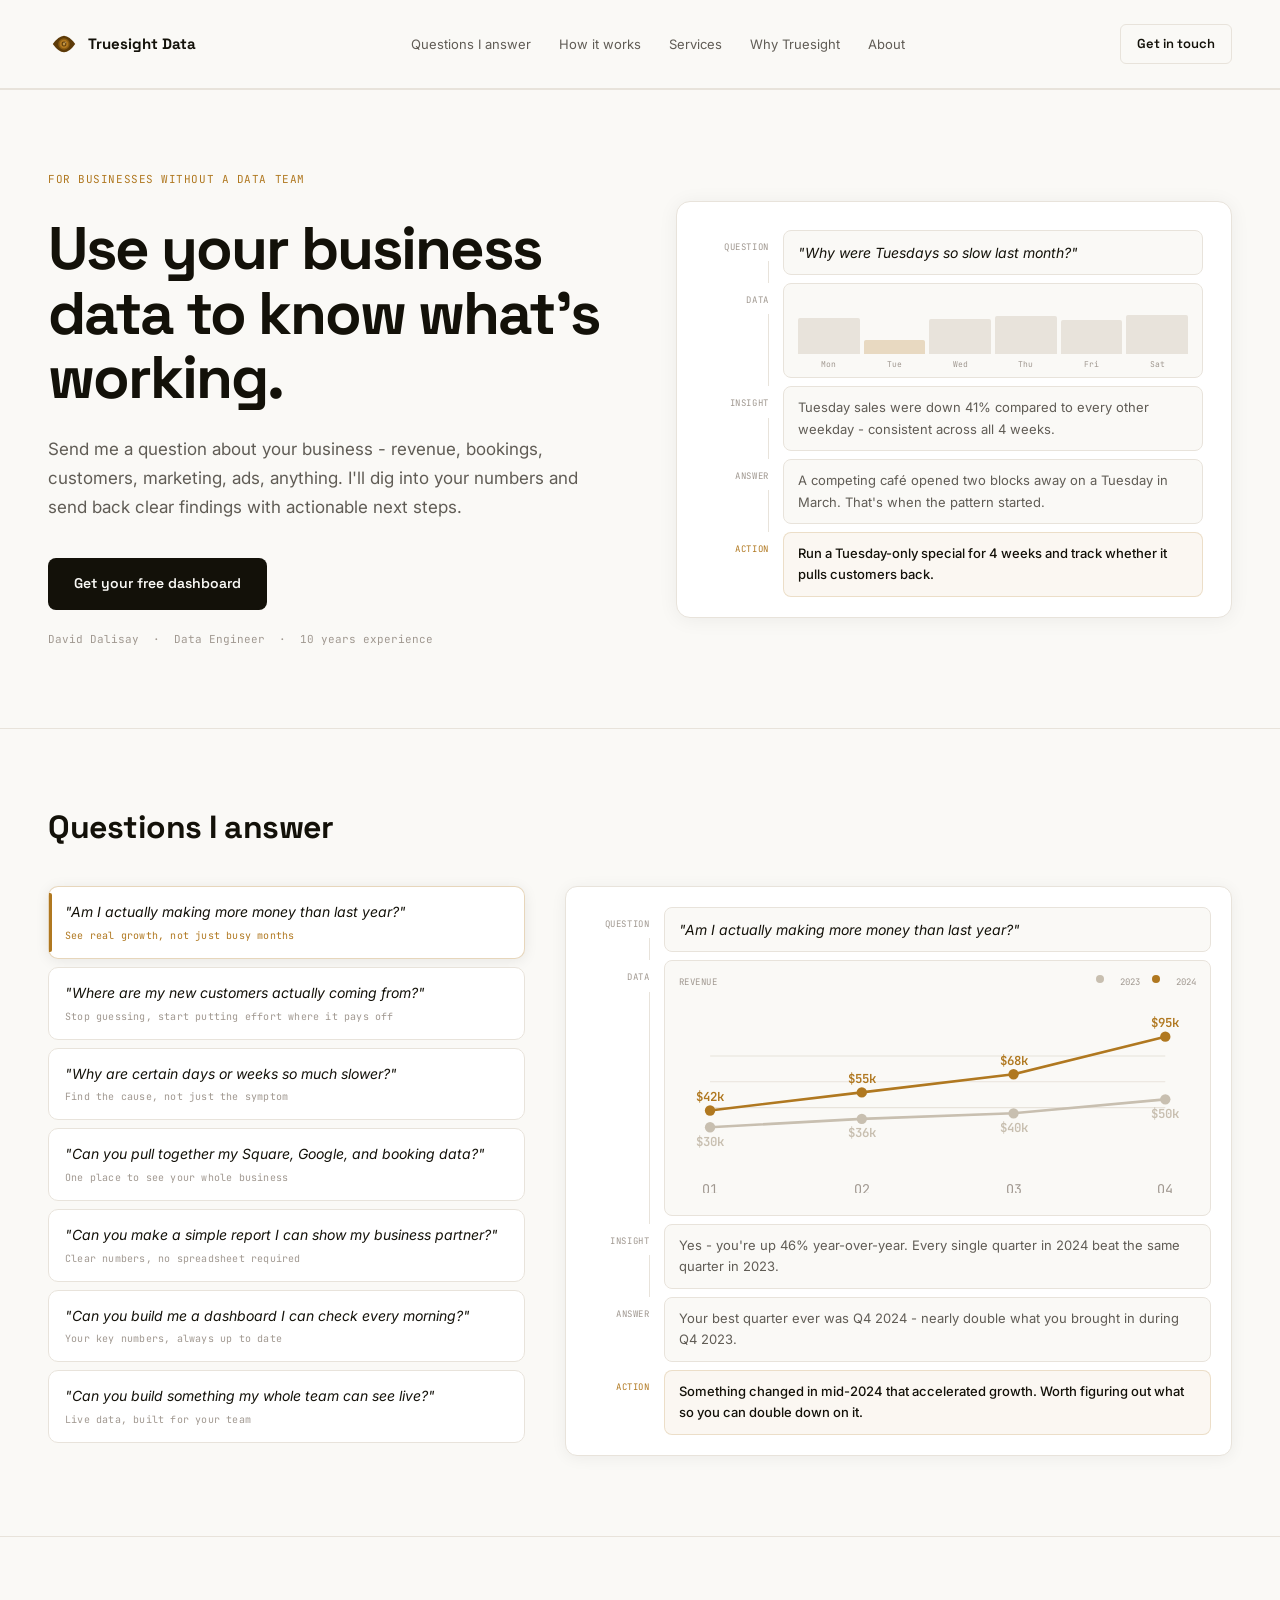
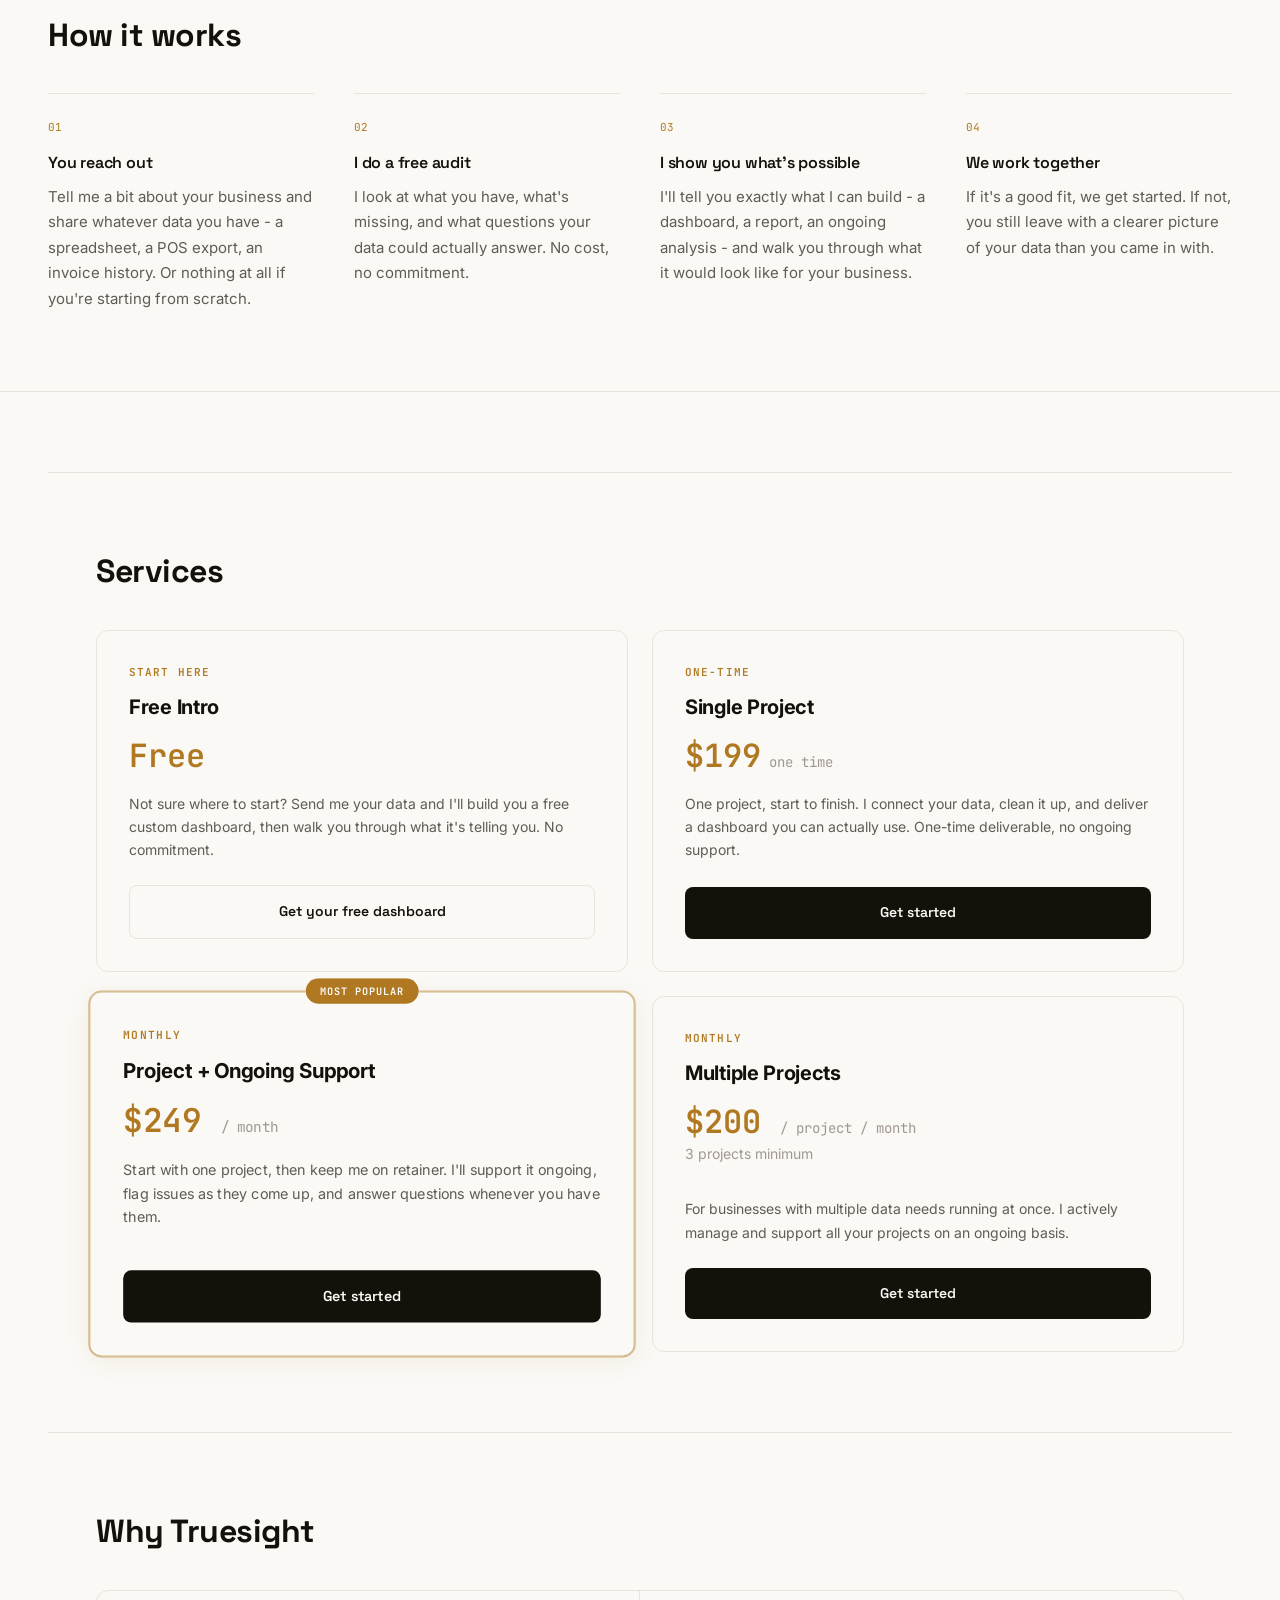
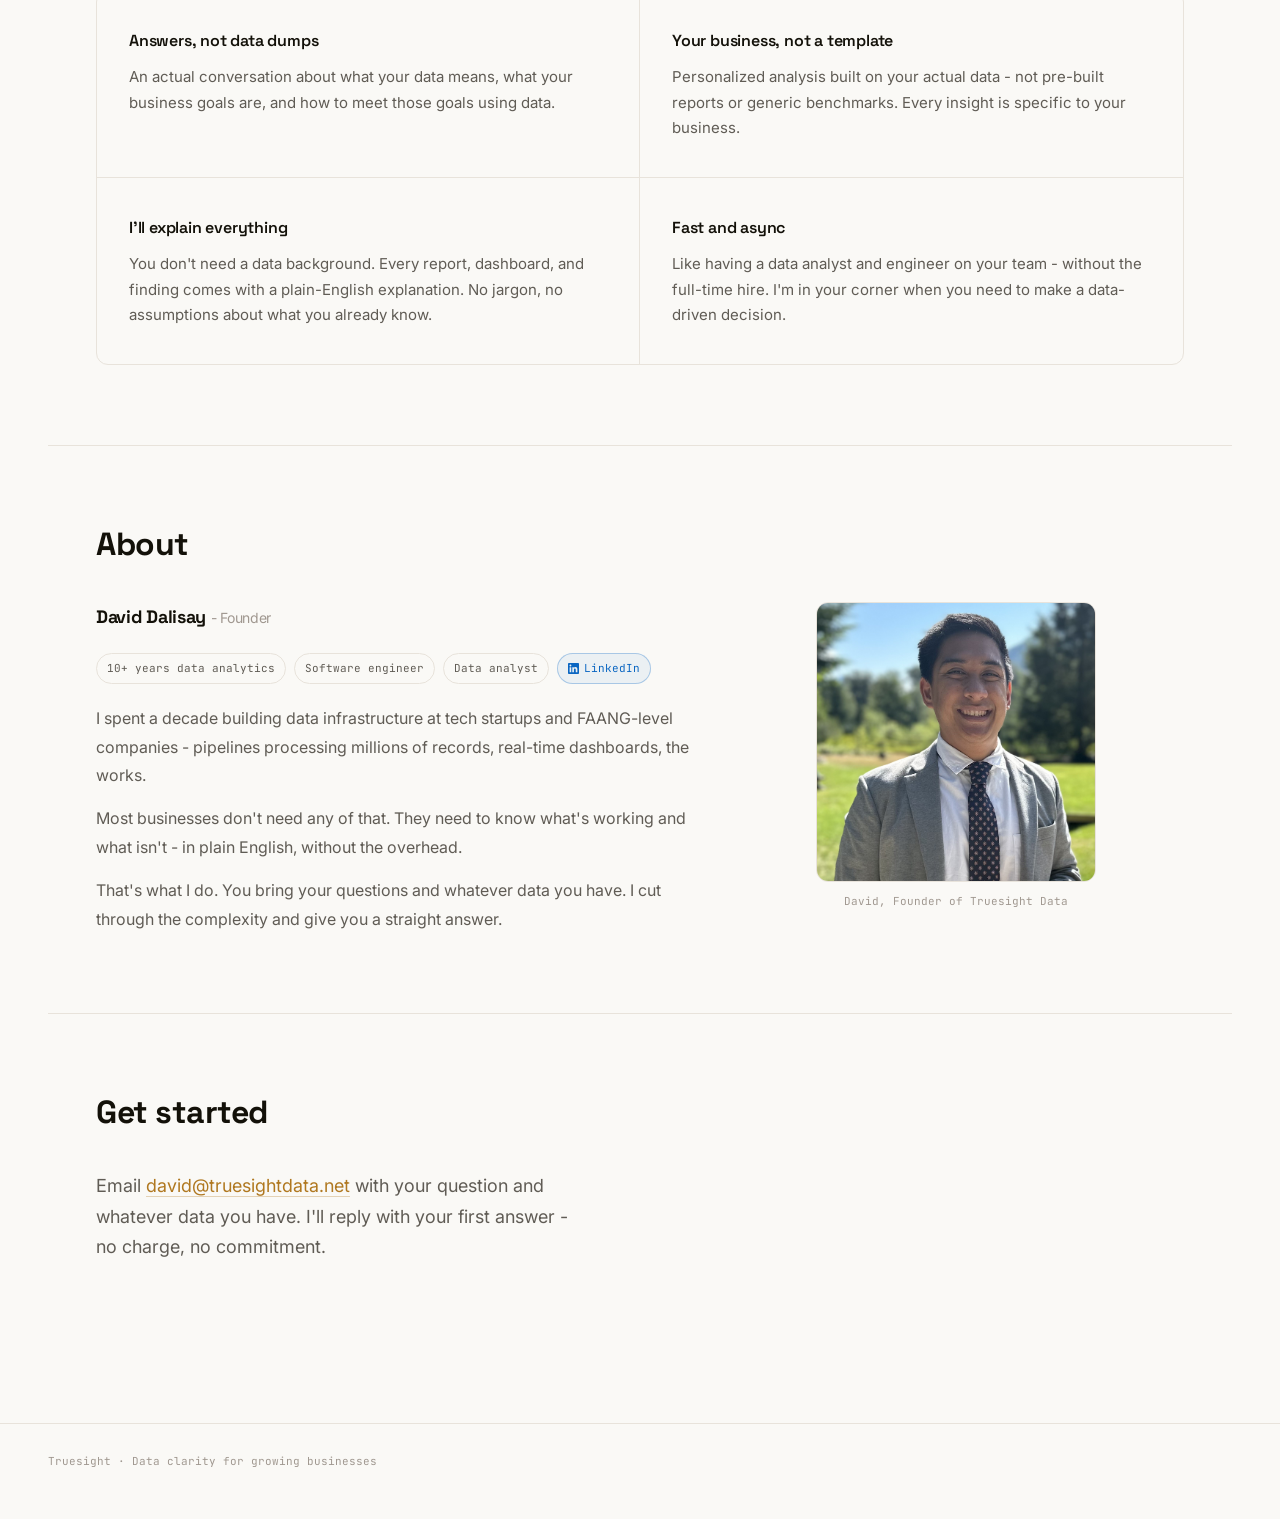
==== index.html @ 2ab3178a "stuff" ====
<!DOCTYPE html>
<html lang="en">
<head>
  <meta charset="UTF-8" />
  <meta name="viewport" content="width=device-width, initial-scale=1.0" />
  <title>Truesight - Data clarity for growing businesses</title>
  <link rel="icon" type="image/svg+xml" href="truesight_icon_mark.svg" />
  <link rel="preconnect" href="https://fonts.googleapis.com" />
  <link rel="preconnect" href="https://fonts.gstatic.com" crossorigin />
  <link href="https://fonts.googleapis.com/css2?family=Inter:wght@400;500&family=Space+Grotesk:wght@600;700&family=JetBrains+Mono:wght@400&display=swap" rel="stylesheet" />
  <link rel="stylesheet" href="styles.css" />
</head>
<body>

  <header class="nav">
    <a href="/" class="logo">
      <img src="truesight_icon_mark.svg" alt="" class="logo__mark" width="32" height="32">
      Truesight Data
    </a>
    <nav class="nav__links">
      <a href="#demo">Questions I answer</a>
      <a href="#how">How it works</a>
      <a href="#services">Services</a>
      <a href="#why">Why Truesight</a>
      <a href="#about">About</a>
    </nav>
    <a href="mailto:david@truesightdata.net" class="nav__cta">Get in touch</a>
  </header>

  <main>

    <!-- HERO -->
    <section class="section" id="hero">
      <div class="hero__text">
        <p class="kicker">For businesses without a data team</p>
        <h1>Use your business data to know what's working.</h1>
        <p class="sub">Send me a question about your business - revenue, bookings, customers, marketing, ads, anything. I'll dig into your numbers and send back clear findings with actionable next steps.</p>
        <a href="mailto:david@truesightdata.net" class="btn">Get your free dashboard</a>
        <p class="byline">David Dalisay &nbsp;·&nbsp; Data Engineer &nbsp;·&nbsp; 10 years experience</p>
      </div>
      <div class="hero__visual">
        <div class="pipeline-card">
          <div class="pipeline">

            <div class="pipe-step" style="--i:0">
              <div class="pipe-node">
                <span class="pipe-label">Question</span>
                <div class="pipe-line"></div>
              </div>
              <div class="pipe-body">
                <p class="pipe-q">"Why were Tuesdays so slow last month?"</p>
              </div>
            </div>

            <div class="pipe-step" style="--i:1">
              <div class="pipe-node">
                <span class="pipe-label">Data</span>
                <div class="pipe-line"></div>
              </div>
              <div class="pipe-body pipe-body--chart">
                <div class="pipe-bars">
                  <div class="pipe-bar" style="height:82%"></div>
                  <div class="pipe-bar pipe-bar--lo" style="height:31%"></div>
                  <div class="pipe-bar" style="height:79%"></div>
                  <div class="pipe-bar" style="height:85%"></div>
                  <div class="pipe-bar" style="height:76%"></div>
                  <div class="pipe-bar" style="height:88%"></div>
                </div>
                <div class="pipe-bar-labels">
                  <span>Mon</span><span>Tue</span><span>Wed</span><span>Thu</span><span>Fri</span><span>Sat</span>
                </div>
              </div>
            </div>

            <div class="pipe-step" style="--i:2">
              <div class="pipe-node">
                <span class="pipe-label">Insight</span>
                <div class="pipe-line"></div>
              </div>
              <div class="pipe-body">
                <p>Tuesday sales were down 41% compared to every other weekday - consistent across all 4 weeks.</p>
              </div>
            </div>

            <div class="pipe-step" style="--i:3">
              <div class="pipe-node">
                <span class="pipe-label">Answer</span>
                <div class="pipe-line"></div>
              </div>
              <div class="pipe-body">
                <p>A competing café opened two blocks away on a Tuesday in March. That's when the pattern started.</p>
              </div>
            </div>

            <div class="pipe-step pipe-step--action" style="--i:4">
              <div class="pipe-node">
                <span class="pipe-label">Action</span>
              </div>
              <div class="pipe-body pipe-body--action">
                <p>Run a Tuesday-only special for 4 weeks and track whether it pulls customers back.</p>
              </div>
            </div>

          </div>
        </div>
      </div>
    </section>

    <!-- INTERACTIVE DEMO -->
    <section class="section" id="demo">
      <h2>Questions I answer</h2>
      <div class="qa">
        <ul class="qa__list">
          <li class="qa__item active" data-idx="0">
            <div>
              <p class="qa__q">"Am I actually making more money than last year?"</p>
              <p class="qa__hint">See real growth, not just busy months</p>
            </div>
          </li>
          <li class="qa__item" data-idx="1">
            <div>
              <p class="qa__q">"Where are my new customers actually coming from?"</p>
              <p class="qa__hint">Stop guessing, start putting effort where it pays off</p>
            </div>
          </li>
          <li class="qa__item" data-idx="2">
            <div>
              <p class="qa__q">"Why are certain days or weeks so much slower?"</p>
              <p class="qa__hint">Find the cause, not just the symptom</p>
            </div>
          </li>
          <li class="qa__item" data-idx="3">
            <div>
              <p class="qa__q">"Can you pull together my Square, Google, and booking data?"</p>
              <p class="qa__hint">One place to see your whole business</p>
            </div>
          </li>
          <li class="qa__item" data-idx="4">
            <div>
              <p class="qa__q">"Can you make a simple report I can show my business partner?"</p>
              <p class="qa__hint">Clear numbers, no spreadsheet required</p>
            </div>
          </li>
          <li class="qa__item" data-idx="5">
            <div>
              <p class="qa__q">"Can you build me a dashboard I can check every morning?"</p>
              <p class="qa__hint">Your key numbers, always up to date</p>
            </div>
          </li>
          <li class="qa__item" data-idx="6">
            <div>
              <p class="qa__q">"Can you build something my whole team can see live?"</p>
              <p class="qa__hint">Live data, built for your team</p>
            </div>
          </li>
        </ul>
        <div class="qa__panel">
          <div class="pipeline pipeline--panel">

            <div class="pipe-step" data-stage="question" style="--i:0">
              <div class="pipe-node">
                <span class="pipe-label">Question</span>
                <div class="pipe-line"></div>
              </div>
              <div class="pipe-body">
                <p class="pipe-q qa__p-question"></p>
              </div>
            </div>

            <div class="pipe-step" data-stage="data" style="--i:1">
              <div class="pipe-node">
                <span class="pipe-label">Data</span>
                <div class="pipe-line"></div>
              </div>
              <div class="pipe-body pipe-body--chart qa__data-chart">
                <div class="qa__bars pipe-bars"></div>
                <div class="qa__labels pipe-bar-labels"></div>
              </div>
              <div class="pipe-body qa__data-text" style="display:none"></div>
            </div>

            <div class="pipe-step" data-stage="insight" style="--i:2">
              <div class="pipe-node">
                <span class="pipe-label">Insight</span>
                <div class="pipe-line"></div>
              </div>
              <div class="pipe-body">
                <p class="qa__p-insight"></p>
              </div>
            </div>

            <div class="pipe-step" data-stage="answer" style="--i:3">
              <div class="pipe-node">
                <span class="pipe-label">Answer</span>
                <div class="pipe-line"></div>
              </div>
              <div class="pipe-body">
                <p class="qa__p-answer"></p>
              </div>
            </div>

            <div class="pipe-step pipe-step--action" data-stage="action" style="--i:4">
              <div class="pipe-node">
                <span class="pipe-label">Action</span>
              </div>
              <div class="pipe-body pipe-body--action">
                <p class="qa__p-action"></p>
              </div>
            </div>

          </div>
        </div>
      </div>
    </section>

    <!-- HOW IT WORKS -->
    <section class="section" id="how">
      <h2>How it works</h2>
      <ol class="steps">
        <li>
          <span class="n">01</span>
          <strong>You reach out</strong>
          <p>Tell me a bit about your business and share whatever data you have - a spreadsheet, a POS export, an invoice history. Or nothing at all if you're starting from scratch.</p>
        </li>
        <li>
          <span class="n">02</span>
          <strong>I do a free audit</strong>
          <p>I look at what you have, what's missing, and what questions your data could actually answer. No cost, no commitment.</p>
        </li>
        <li>
          <span class="n">03</span>
          <strong>I show you what's possible</strong>
          <p>I'll tell you exactly what I can build - a dashboard, a report, an ongoing analysis - and walk you through what it would look like for your business.</p>
        </li>
        <li>
          <span class="n">04</span>
          <strong>We work together</strong>
          <p>If it's a good fit, we get started. If not, you still leave with a clearer picture of your data than you came in with.</p>
        </li>
      </ol>
    </section>

    <!-- START FREE -->
    <section class="section" id="start">
    <!-- SERVICES -->
    <section class="section" id="services">
      <h2>Services</h2>
      <div class="pricing-grid pricing-grid--4">

        <div class="pricing-card">
          <div class="pricing-card__tier">Start Here</div>
          <div class="pricing-card__name">Free Intro</div>
          <div class="pricing-card__price">Free</div>
          <p class="pricing-card__desc">Not sure where to start? Send me your data and I'll build you a free custom dashboard, then walk you through what it's telling you. No commitment.</p>
          <a href="mailto:david@truesightdata.net" class="btn btn--outline pricing-card__cta">Get your free dashboard</a>
        </div>

        <div class="pricing-card">
          <div class="pricing-card__tier">One-time</div>
          <div class="pricing-card__name">Single Project</div>
          <div class="pricing-card__price">$199<span class="pricing-card__price-alt"> one time</span></div>
          <p class="pricing-card__desc">One project, start to finish. I connect your data, clean it up, and deliver a dashboard you can actually use. One-time deliverable, no ongoing support.</p>
          <a href="mailto:david@truesightdata.net" class="btn pricing-card__cta">Get started</a>
        </div>

        <div class="pricing-card pricing-card--featured">
          <div class="pricing-card__popular-badge">Most Popular</div>
          <div class="pricing-card__tier">Monthly</div>
          <div class="pricing-card__name">Project + Ongoing Support</div>
          <div class="pricing-card__price">$249 <span class="pricing-card__price-alt">/ month</span></div>
          <p class="pricing-card__desc">Start with one project, then keep me on retainer. I'll support it ongoing, flag issues as they come up, and answer questions whenever you have them.</p>
          <a href="mailto:david@truesightdata.net" class="btn pricing-card__cta">Get started</a>
        </div>

        <div class="pricing-card">
          <div class="pricing-card__tier">Monthly</div>
          <div class="pricing-card__name">Multiple Projects</div>
          <div class="pricing-card__price">$200 <span class="pricing-card__price-alt">/ project / month</span></div>
          <div class="pricing-card__price-secondary">3 projects minimum</div>
          <p class="pricing-card__desc">For businesses with multiple data needs running at once. I actively manage and support all your projects on an ongoing basis.</p>
          <a href="mailto:david@truesightdata.net" class="btn pricing-card__cta">Get started</a>
        </div>

      </div>
    </section>

    <!-- WHY TRUESIGHT -->
    <section class="section" id="why">
      <h2>Why Truesight</h2>
      <div class="why-grid">
        <div class="why-item">
          <strong>Answers, not data dumps</strong>
          <p>An actual conversation about what your data means, what your business goals are, and how to meet those goals using data.</p>
        </div>
        <div class="why-item">
          <strong>Your business, not a template</strong>
          <p>Personalized analysis built on your actual data - not pre-built reports or generic benchmarks. Every insight is specific to your business.</p>
        </div>
        <div class="why-item">
          <strong>I'll explain everything</strong>
          <p>You don't need a data background. Every report, dashboard, and finding comes with a plain-English explanation. No jargon, no assumptions about what you already know.</p>
        </div>
        <div class="why-item">
          <strong>Fast and async</strong>
          <p>Like having a data analyst and engineer on your team - without the full-time hire. I'm in your corner when you need to make a data-driven decision.</p>
        </div>
      </div>
    </section>

    <!-- ABOUT -->
    <section class="section" id="about">
      <h2>About</h2>

      <div class="about-cols">
        <div>
          <p class="about-name">David Dalisay <span>- Founder</span></p>
          <div class="about-tags">
            <span class="about-tag">10+ years data analytics</span>
            <span class="about-tag">Software engineer</span>
            <span class="about-tag">Data analyst</span>
            <a href="https://www.linkedin.com/in/dalisaydavid/" target="_blank" class="about-tag about-tag--linkedin">
              <svg width="11" height="11" viewBox="0 0 24 24" fill="currentColor"><path d="M20.447 20.452h-3.554v-5.569c0-1.328-.027-3.037-1.852-3.037-1.853 0-2.136 1.445-2.136 2.939v5.667H9.351V9h3.414v1.561h.046c.477-.9 1.637-1.85 3.37-1.85 3.601 0 4.267 2.37 4.267 5.455v6.286zM5.337 7.433a2.062 2.062 0 0 1-2.063-2.065 2.064 2.064 0 1 1 2.063 2.065zm1.782 13.019H3.555V9h3.564v11.452zM22.225 0H1.771C.792 0 0 .774 0 1.729v20.542C0 23.227.792 24 1.771 24h20.451C23.2 24 24 23.227 24 22.271V1.729C24 .774 23.2 0 22.222 0h.003z"/></svg>
              LinkedIn
            </a>
          </div>
          <div class="prose">
            <p>I spent a decade building data infrastructure at tech startups and FAANG-level companies - pipelines processing millions of records, real-time dashboards, the works.</p>
            <p>Most businesses don't need any of that. They need to know what's working and what isn't - in plain English, without the overhead.</p>
            <p>That's what I do. You bring your questions and whatever data you have. I cut through the complexity and give you a straight answer.</p>
          </div>
        </div>
        <div class="about-portrait-wrap">
          <img src="IMG_8643.jpeg" alt="David Dalisay" class="about-portrait">
          <p class="about-caption">David, Founder of Truesight Data</p>
        </div>
      </div>
    </section>

    <!-- CTA -->
    <section class="section section--cta" id="contact">
      <h2>Get started</h2>
      <p>Email <a href="mailto:david@truesightdata.net">david@truesightdata.net</a> with your question and whatever data you have. I'll reply with your first answer - no charge, no commitment.</p>
    </section>

  </main>

  <footer class="footer">
    <span>Truesight · Data clarity for growing businesses</span>
  </footer>

  <script>
    const qaData = [
      {
        type: 'line',
        question: 'Am I actually making more money than last year?',
        lines: [
          { label: '2023', color: '#c8bfb0', values: [30, 36, 40, 50] },
          { label: '2024', color: '#b07820', values: [42, 55, 68, 95] },
        ],
        labels: ['Q1', 'Q2', 'Q3', 'Q4'],
        insight: 'Yes - you\'re up 46% year-over-year. Every single quarter in 2024 beat the same quarter in 2023.',
        answer: 'Your best quarter ever was Q4 2024 - nearly double what you brought in during Q4 2023.',
        action: 'Something changed in mid-2024 that accelerated growth. Worth figuring out what so you can double down on it.'
      },
      {
        type: 'chart',
        question: 'Where are my new customers actually coming from?',
        bars: [
          { label: 'Word of mouth', pct: 88, tip: '34%', hi: true },
          { label: 'Google',        pct: 74, tip: '29%' },
          { label: 'Walk-in',       pct: 62, tip: '24%' },
          { label: 'Instagram',     pct: 44, tip: '17%' },
          { label: 'Yelp',          pct: 30, tip: '12%' },
        ],
        insight: 'Word of mouth brings in 34% of new customers - more than Google and Instagram combined.',
        answer: 'Instagram gets the most posts and effort but drives the least new business. Word of mouth costs you nothing.',
        action: 'Ask every new customer to refer a friend. A simple referral card costs less than any ad you\'re running.'
      },
      {
        type: 'chart',
        question: 'Why are certain days or weeks so much slower?',
        bars: [
          { label: 'Wk 1', pct: 80, tip: '$3.2k' },
          { label: 'Wk 2', pct: 85, tip: '$3.4k' },
          { label: 'Wk 3', pct: 78, tip: '$3.1k' },
          { label: 'Wk 4', pct: 38, tip: '$1.5k', lo: true },
          { label: 'Wk 5', pct: 76, tip: '$3.0k' },
          { label: 'Wk 6', pct: 88, tip: '$3.5k' },
          { label: 'Wk 7', pct: 92, tip: '$3.7k', hi: true },
        ],
        insight: 'Week 4\'s drop was a one-time event - not a trend. The business bounced back fully the next week.',
        answer: 'You were closed for a long weekend in week 4. That accounted for the entire dip.',
        action: 'Run a "we\'re back" promotion the week after any closure to pull customers back in faster.'
      },
      {
        type: 'deliverable',
        question: 'Can you pull together my Square, Google, and booking data?',
        mockup: 'unified',
        answer: 'I\'ll connect your Square sales, Google reviews, and booking app into one simple view - so you\'re not logging into three different places to understand your business.',
      },
      {
        type: 'deliverable',
        question: 'Can you make a simple report I can show my business partner?',
        mockup: 'slide',
        answer: 'I\'ll pull your key numbers - what you made, what\'s growing, what\'s slow - into a clean, simple report your partner can actually read.',
      },
      {
        type: 'deliverable',
        question: 'Can you build me a dashboard I can check every morning?',
        mockup: 'dashboard',
        answer: 'I\'ll build a simple dashboard with the numbers that matter to you - sales, bookings, top products - updated automatically so you never have to dig through a spreadsheet again.',
      },
      {
        type: 'deliverable',
        question: 'Can you build something my whole team can see live?',
        mockup: 'webapp',
        answer: 'I\'ll build a simple screen your team can pull up - today\'s sales, open orders, whatever matters - so everyone\'s working off the same numbers.',
      },
    ];

    const panelEl     = document.querySelector('.qa__panel');
    const barsEl      = document.querySelector('.qa__bars');
    const labelsEl    = document.querySelector('.qa__labels');
    const dataChartEl = document.querySelector('.qa__data-chart');
    const dataTextEl  = document.querySelector('.qa__data-text');
    const qEl         = document.querySelector('.qa__p-question');
    const dataDescEl  = document.querySelector('.qa__p-data');
    const insightEl   = document.querySelector('.qa__p-insight');
    const answerEl    = document.querySelector('.qa__p-answer');
    const actionEl    = document.querySelector('.qa__p-action');
    const qaItems     = document.querySelectorAll('.qa__item');

    const mockups = {
      unified: `
        <div class="mockup">
          <div class="mockup__bar">
            <span class="mockup__dot"></span><span class="mockup__dot"></span><span class="mockup__dot"></span>
            <span class="mockup__title">Unified Data View</span>
          </div>
          <div class="mockup__body">
            <div class="mockup__source-row">
              <span class="mockup__tag mockup__tag--hubspot">Square</span>
              <span class="mockup__plus">+</span>
              <span class="mockup__tag mockup__tag--ads">Google</span>
              <span class="mockup__plus">+</span>
              <span class="mockup__tag mockup__tag--sf">Bookings</span>
            </div>
            <div class="mockup__table">
              <div class="mockup__row mockup__row--head"><span>Source</span><span>Customers</span><span>Revenue</span></div>
              <div class="mockup__row"><span>All sources</span><span>184</span><span>$14.2k</span></div>
              <div class="mockup__row"><span>Square</span><span>97</span><span>$8.1k</span></div>
              <div class="mockup__row"><span>Bookings</span><span>52</span><span>$4.3k</span></div>
            </div>
          </div>
        </div>`,
      slide: `
        <div class="mockup mockup--gslides">
          <div class="mockup__bar">
            <span class="mockup__dot"></span><span class="mockup__dot"></span><span class="mockup__dot"></span>
            <span class="mockup__title">Q2 Business Review</span>
          </div>
          <div class="mockup__slides-ui">
            <div class="mockup__thumbs">
              <div class="mockup__thumb">
                <span class="mockup__thumb-n">1</span>
                <div class="mockup__thumb-slide">
                  <div class="mockup__thumb-titlebar"></div>
                  <div class="mockup__thumb-lines">
                    <div class="mockup__thumb-line" style="width:70%"></div>
                    <div class="mockup__thumb-line" style="width:50%"></div>
                  </div>
                </div>
              </div>
              <div class="mockup__thumb mockup__thumb--active">
                <span class="mockup__thumb-n">2</span>
                <div class="mockup__thumb-slide mockup__thumb-slide--active">
                  <div class="mockup__thumb-titlebar mockup__thumb-titlebar--accent"></div>
                  <div class="mockup__thumb-chevs">
                    <div class="mockup__thumb-chev"></div>
                    <div class="mockup__thumb-chev mockup__thumb-chev--hi"></div>
                    <div class="mockup__thumb-chev"></div>
                    <div class="mockup__thumb-chev"></div>
                  </div>
                </div>
              </div>
              <div class="mockup__thumb">
                <span class="mockup__thumb-n">3</span>
                <div class="mockup__thumb-slide">
                  <div class="mockup__thumb-titlebar"></div>
                  <div class="mockup__thumb-lines">
                    <div class="mockup__thumb-line" style="width:80%"></div>
                    <div class="mockup__thumb-line" style="width:60%"></div>
                    <div class="mockup__thumb-line" style="width:45%"></div>
                  </div>
                </div>
              </div>
              <div class="mockup__thumb">
                <span class="mockup__thumb-n">4</span>
                <div class="mockup__thumb-slide">
                  <div class="mockup__thumb-titlebar"></div>
                  <div class="mockup__thumb-lines">
                    <div class="mockup__thumb-line" style="width:65%"></div>
                    <div class="mockup__thumb-line" style="width:55%"></div>
                  </div>
                </div>
              </div>
            </div>
            <div class="mockup__canvas">
              <div class="mockup__slide-page mockup__slide-page--deck">
                <div class="mockup__deck-title">Q2 2024 Business Review</div>
                <div class="mockup__deck-sub">Key findings &amp; recommendations</div>
                <div class="mockup__chev-row">
                  <div class="mockup__chev mockup__chev--1"><span class="mockup__chev-n">01</span></div>
                  <div class="mockup__chev mockup__chev--2 mockup__chev--hi"><span class="mockup__chev-n">02</span></div>
                  <div class="mockup__chev mockup__chev--3"><span class="mockup__chev-n">03</span></div>
                  <div class="mockup__chev mockup__chev--4"><span class="mockup__chev-n">04</span></div>
                </div>
                <div class="mockup__chev-labels">
                  <div class="mockup__chev-label">
                    <div class="mockup__clbl-head"></div>
                    <div class="mockup__clbl-line" style="width:85%"></div>
                    <div class="mockup__clbl-line" style="width:65%"></div>
                  </div>
                  <div class="mockup__chev-label">
                    <div class="mockup__clbl-head mockup__clbl-head--hi"></div>
                    <div class="mockup__clbl-line mockup__clbl-line--hi" style="width:90%"></div>
                    <div class="mockup__clbl-line mockup__clbl-line--hi" style="width:70%"></div>
                  </div>
                  <div class="mockup__chev-label">
                    <div class="mockup__clbl-head"></div>
                    <div class="mockup__clbl-line" style="width:80%"></div>
                    <div class="mockup__clbl-line" style="width:60%"></div>
                  </div>
                  <div class="mockup__chev-label">
                    <div class="mockup__clbl-head"></div>
                    <div class="mockup__clbl-line" style="width:75%"></div>
                    <div class="mockup__clbl-line" style="width:55%"></div>
                  </div>
                </div>
              </div>
            </div>
          </div>
        </div>`,
      dashboard: `
        <div class="mockup">
          <div class="mockup__bar">
            <span class="mockup__dot"></span><span class="mockup__dot"></span><span class="mockup__dot"></span>
            <span class="mockup__title">Business Dashboard</span>
          </div>
          <div class="mockup__body">
            <div class="mockup__kpi-row">
              <div class="mockup__kpi"><div class="mockup__kpi-val">$34k</div><div class="mockup__kpi-lbl">Revenue</div></div>
              <div class="mockup__kpi"><div class="mockup__kpi-val">142</div><div class="mockup__kpi-lbl">Orders</div></div>
              <div class="mockup__kpi mockup__kpi--hi"><div class="mockup__kpi-val">+22%</div><div class="mockup__kpi-lbl">Growth</div></div>
            </div>
            <div class="mockup__chart-area">
              <div class="mockup__dbars">
                <div class="mockup__dbar" style="height:60%"></div>
                <div class="mockup__dbar" style="height:80%"></div>
                <div class="mockup__dbar mockup__dbar--hi" style="height:100%"></div>
                <div class="mockup__dbar" style="height:72%"></div>
                <div class="mockup__dbar" style="height:88%"></div>
                <div class="mockup__dbar" style="height:65%"></div>
              </div>
            </div>
          </div>
        </div>`,
      webapp: `
        <div class="mockup">
          <div class="mockup__bar">
            <span class="mockup__dot"></span><span class="mockup__dot"></span><span class="mockup__dot"></span>
            <span class="mockup__live">● LIVE</span>
            <span class="mockup__title">Sales Dashboard</span>
          </div>
          <div class="mockup__body">
            <div class="mockup__table">
              <div class="mockup__row mockup__row--head"><span>Client</span><span>Amount</span><span>Status</span></div>
              <div class="mockup__row"><span>Acme Co</span><span>$4,200</span><span class="mockup__status mockup__status--green">●</span></div>
              <div class="mockup__row"><span>Globex</span><span>$2,100</span><span class="mockup__status mockup__status--green">●</span></div>
              <div class="mockup__row"><span>Initech</span><span>$3,800</span><span class="mockup__status mockup__status--amber">●</span></div>
            </div>
          </div>
        </div>`,
    };

    function renderMockup(key) { return mockups[key] || ''; }

    function showQ(idx) {
      const d = qaData[idx];

      panelEl.style.opacity = '0';
      panelEl.style.transition = 'opacity 0.15s';

      setTimeout(() => {
        qEl.textContent      = '"' + d.question + '"';
        insightEl.textContent = d.insight;
        answerEl.textContent  = d.answer;
        actionEl.textContent  = d.action;

        const isChart = d.type === 'chart';
        const isLine  = d.type === 'line';
        const analysisStages = ['insight', 'action'];

        // show/hide analysis steps
        document.querySelectorAll('.pipeline--panel [data-stage]').forEach(el => {
          const stage = el.dataset.stage;
          el.style.display = (!isChart && !isLine && analysisStages.includes(stage)) ? 'none' : '';
        });

        // hide connecting lines on last visible step
        document.querySelector('[data-stage="data"] .pipe-line').style.display = (isChart || isLine) ? '' : 'none';
        document.querySelector('[data-stage="answer"] .pipe-line').style.display = (isChart || isLine) ? 'none' : '';

        if (isChart) {
          dataChartEl.style.display = '';
          dataTextEl.style.display  = 'none';
          barsEl.style.height = '';
          barsEl.style.marginTop = '';
          barsEl.style.marginBottom = '';
          barsEl.innerHTML   = '';
          labelsEl.innerHTML = '';
          d.bars.forEach((b, i) => {
            const bar = document.createElement('div');
            bar.className = 'pipe-bar' + (b.hi ? ' pipe-bar--hi' : '') + (b.lo ? ' pipe-bar--lo' : '');
            bar.style.height = '0';
            bar.style.transition = 'height 0.45s cubic-bezier(0.34,1.1,0.64,1)';
            const val = document.createElement('span');
            val.className = 'bar__val';
            val.textContent = b.tip;
            bar.appendChild(val);
            barsEl.appendChild(bar);
            const lbl = document.createElement('span');
            lbl.textContent = b.label;
            labelsEl.appendChild(lbl);
            requestAnimationFrame(() => setTimeout(() => { bar.style.height = b.pct + '%'; }, i * 55));
          });
        } else if (isLine) {
          dataChartEl.style.display = '';
          dataTextEl.style.display  = 'none';
          barsEl.style.height = 'auto';
          barsEl.style.marginTop = '0';
          barsEl.style.marginBottom = '0';
          const W = 500, H = 160, pad = 30;
          const allVals = d.lines.flatMap(l => l.values);
          const min = Math.min(...allVals) * 0.85;
          const max = Math.max(...allVals) * 1.05;
          const cols = d.labels.length;
          const toX = i => pad + (i / (cols - 1)) * (W - pad * 2);
          const toY = v => H - pad - ((v - min) / (max - min)) * (H - pad * 2);
          const pts = vals => vals.map((v, i) => `${toX(i)},${toY(v)}`).join(' ');
          const legend = d.lines.map(l =>
            `<span class="line-legend__dot" style="background:${l.color}"></span><span class="line-legend__lbl">${l.label}</span>`
          ).join('');
          const labelH = 28;
          const svgH = H + labelH;
          const gridLines = [0.25, 0.5, 0.75].map(t => {
            const y = H - pad - t * (H - pad * 2);
            return `<line x1="${pad}" y1="${y}" x2="${W - pad}" y2="${y}" stroke="#e8e3db" stroke-width="1"/>`;
          }).join('');
          const circles = d.lines.map(l =>
            l.values.map((v, i) => {
              const isTop = l === d.lines[d.lines.length - 1];
              const labelY = isTop ? toY(v) - 9 : toY(v) + 18;
              return `<circle cx="${toX(i)}" cy="${toY(v)}" r="5" fill="${l.color}"/>
              <text x="${toX(i)}" y="${labelY}" text-anchor="middle" font-family="'JetBrains Mono',monospace" font-size="12" fill="${l.color}" font-weight="600">$${v}k</text>`;
            }).join('')
          ).join('');
          const xLabels = d.labels.map((lbl, i) =>
            `<text x="${toX(i)}" y="${H + labelH}" text-anchor="middle" font-family="'JetBrains Mono',monospace" font-size="13" fill="#a09890">${lbl}</text>`
          ).join('');
          barsEl.innerHTML = `
            <div class="line-chart-wrap">
              <div class="line-chart-header">
                <span class="line-chart-metric">Revenue</span>
                <div class="line-legend">${legend}</div>
              </div>
              <svg class="line-svg" viewBox="0 0 ${W} ${svgH}">
                ${gridLines}
                ${d.lines.map(l => `
                  <polyline points="${pts(l.values)}" fill="none" stroke="${l.color}" stroke-width="2.5" stroke-linejoin="round" stroke-linecap="round" class="line-path"/>
                `).join('')}
                ${circles}
                ${xLabels}
              </svg>
            </div>`;
          labelsEl.innerHTML = '';
        } else {
          dataChartEl.style.display = 'none';
          dataTextEl.style.display  = '';
          dataTextEl.innerHTML = renderMockup(d.mockup);
        }

        panelEl.style.opacity = '1';
      }, 150);

      qaItems.forEach((item, i) => item.classList.toggle('active', i === idx));
    }

    qaItems.forEach(item => {
      item.addEventListener('click', () => showQ(+item.dataset.idx));
    });

    showQ(0);

    // ── Count-up on scroll ─────────────────────────────
    function countUp(el) {
      const target = +el.dataset.val;
      const start = performance.now();
      (function tick(now) {
        const p = Math.min((now - start) / 1000, 1);
        el.textContent = Math.round((1 - Math.pow(1 - p, 3)) * target);
        if (p < 1) requestAnimationFrame(tick);
      })(start);
    }

    new IntersectionObserver(entries => {
      entries.forEach(e => {
        if (e.isIntersecting) {
          e.target.querySelectorAll('[data-val]').forEach(countUp);
        }
      });
    }, { threshold: 0.5 }).observe(document.querySelector('.stat-row'));
  </script>

</body>
</html>
---- styles.css ----
*, *::before, *::after { box-sizing: border-box; margin: 0; padding: 0; }

:root {
  --bg:      #faf9f6;
  --line:    #e8e3db;
  --text:    #131109;
  --mid:     #605c55;
  --light:   #a09890;
  --accent:  #b07820;
  --green:   #2a7a3b;
  --mono:    'JetBrains Mono', monospace;
  --sans:    'Inter', system-ui, sans-serif;
  --disp:    'Space Grotesk', system-ui, sans-serif;
}

html { scroll-behavior: smooth; }

body {
  background: var(--bg);
  color: var(--mid);
  font-family: var(--sans);
  font-size: 16px;
  line-height: 1.7;
  -webkit-font-smoothing: antialiased;
}

a { color: inherit; text-decoration: none; }

/* ── NAV ──────────────────────────────────────────── */
.nav {
  display: flex; align-items: center; justify-content: space-between;
  max-width: 1280px; margin: 0 auto; padding: 24px 48px;
  position: sticky; top: 0; background: var(--bg);
  border-bottom: 1px solid var(--line); z-index: 100;
}
.logo { font-family: var(--disp); font-size: 15px; font-weight: 700; color: var(--text); display: flex; align-items: center; gap: 8px; }
.logo__mark { display: block; flex-shrink: 0; }

.nav__links { display: flex; align-items: center; gap: 28px; }
.nav__links a { font-size: 13px; color: var(--mid); transition: color 0.15s; }
.nav__links a:hover { color: var(--text); }

.nav__cta {
  font-family: var(--disp); font-size: 13px; font-weight: 600;
  color: var(--text); border: 1px solid var(--line);
  padding: 8px 16px; border-radius: 6px; transition: border-color 0.15s, background 0.15s;
}
.nav__cta:hover { border-color: var(--text); background: var(--text); color: var(--bg); }

/* ── SECTIONS ─────────────────────────────────────── */
.section {
  max-width: 1280px; margin: 0 auto;
  padding: 80px 48px; border-top: 1px solid var(--line);
}

/* ── HERO ─────────────────────────────────────────── */
#hero { display: grid; grid-template-columns: 1fr 1fr; gap: 72px; align-items: center; }

.kicker {
  font-family: var(--mono); font-size: 11px; color: var(--accent);
  letter-spacing: 0.05em; text-transform: uppercase; margin-bottom: 28px;
}
h1 {
  font-family: var(--disp); font-size: clamp(38px, 5vw, 60px);
  font-weight: 700; line-height: 1.08; letter-spacing: -2px;
  color: var(--text); margin-bottom: 24px;
}
.sub { font-size: 17px; line-height: 1.7; margin-bottom: 36px; }
.byline { margin-top: 20px; font-family: var(--mono); font-size: 11px; color: var(--light); }

/* ── PIPELINE (hero visual) ───────────────────────── */
.pipeline-card {
  background: #fff; border: 1px solid var(--line);
  border-radius: 14px; padding: 28px 28px 20px;
  box-shadow: 0 2px 20px rgba(0,0,0,0.06);
}

.pipeline { display: flex; flex-direction: column; }

.pipe-step {
  display: grid; grid-template-columns: 64px 1fr; gap: 14px;
  animation: pipeFadeUp 0.4s ease both;
  animation-delay: calc(var(--i) * 80ms);
}
@keyframes pipeFadeUp {
  from { opacity: 0; transform: translateY(8px); }
  to   { opacity: 1; transform: translateY(0); }
}

.pipe-node {
  display: flex; flex-direction: column; align-items: flex-end;
  padding-top: 10px;
}
.pipe-label {
  font-family: var(--mono); font-size: 9px; color: var(--light);
  text-transform: uppercase; letter-spacing: 0.07em;
  margin-bottom: 6px; white-space: nowrap;
}
.pipe-step--action .pipe-label { color: var(--accent); }

.pipe-line {
  width: 1px; flex: 1; min-height: 12px;
  background: var(--line); margin-right: 0;
}

.pipe-body {
  background: var(--bg); border: 1px solid var(--line);
  border-radius: 8px; padding: 10px 14px; margin-bottom: 8px;
}
.pipe-body p { font-size: 13px; line-height: 1.65; color: var(--mid); }
.pipe-q { font-style: italic; color: var(--text) !important; font-size: 14px !important; }

.pipe-body--chart { padding: 10px 14px 6px; }
.pipe-bars {
  display: flex; align-items: flex-end; gap: 4px; height: 44px;
  margin-top: 16px; margin-bottom: 4px;
}
.pipe-bar { flex: 1; border-radius: 2px 2px 0 0; background: var(--line); position: relative; }
.pipe-bar--hi { background: var(--accent) !important; }
.pipe-bar--lo { background: rgba(176,120,32,0.25) !important; }

/* bar value labels inside pipeline bars */
.pipe-bar .bar__val {
  position: absolute; bottom: calc(100% + 3px); left: 50%;
  transform: translateX(-50%);
  font-family: var(--mono); font-size: 8px; color: var(--light);
  white-space: nowrap; pointer-events: none;
}
.pipe-bar--hi .bar__val { color: var(--accent); }
.pipe-bar-labels {
  display: flex; gap: 4px;
}
.pipe-bar-labels span {
  flex: 1; text-align: center;
  font-family: var(--mono); font-size: 8px; color: var(--light);
}

/* line chart */
.line-chart-wrap { display: flex; flex-direction: column; gap: 4px; width: 100%; padding: 4px 0; overflow: hidden; }
.line-chart-header { display: flex; align-items: center; justify-content: space-between; margin-bottom: 4px; }
.line-chart-metric { font-family: var(--mono); font-size: 9px; color: var(--light); text-transform: uppercase; letter-spacing: 0.06em; }
.line-legend { display: flex; gap: 12px; }
.line-legend__dot { display: inline-block; width: 8px; height: 8px; border-radius: 50%; flex-shrink: 0; vertical-align: middle; margin-right: 4px; }
.line-legend__lbl { font-family: var(--mono); font-size: 9px; color: var(--light); vertical-align: middle; }
.line-svg { width: 100%; display: block; }
.line-path { stroke-dasharray: 1000; stroke-dashoffset: 1000; animation: lineDraw 0.8s ease forwards; }
@keyframes lineDraw { to { stroke-dashoffset: 0; } }

.pipe-body--action {
  background: rgba(176,120,32,0.06);
  border-color: rgba(176,120,32,0.2);
  margin-bottom: 0;
}
.pipe-body--action p { color: var(--text); font-weight: 500; }

/* ── OFFERING CARD (hero visual) ─────────────────── */
.offering-card {
  background: #fff; border: 1px solid var(--line);
  border-radius: 14px; overflow: hidden;
  box-shadow: 0 2px 20px rgba(0,0,0,0.06);
}
.offering-block {
  padding: 20px 24px; border-bottom: 1px solid var(--line);
}
.offering-block:last-child { border-bottom: none; }
.offering-label {
  font-family: var(--mono); font-size: 10px; color: var(--light);
  text-transform: uppercase; letter-spacing: 0.06em;
  display: block; margin-bottom: 12px;
}

.chips { display: flex; flex-wrap: wrap; gap: 6px; }
.chip {
  font-family: var(--mono); font-size: 10px;
  padding: 4px 10px; border-radius: 20px;
  border: 1px solid var(--line); color: var(--mid);
  background: var(--bg);
}
.chip--excel      { background: rgba(33,115,70,0.07);  border-color: rgba(33,115,70,0.25);  color: #1d6b42; }
.chip--sheets     { background: rgba(52,168,83,0.07);  border-color: rgba(52,168,83,0.25);  color: #276e3a; }
.chip--ads        { background: rgba(66,133,244,0.07); border-color: rgba(66,133,244,0.25); color: #1a4fa3; }
.chip--ga         { background: rgba(249,171,0,0.08);  border-color: rgba(249,171,0,0.3);   color: #8a5e00; }
.chip--db         { background: rgba(96,92,85,0.06);   border-color: rgba(96,92,85,0.18);   color: var(--mid); }
.chip--hubspot    { background: rgba(255,122,89,0.07); border-color: rgba(255,122,89,0.25); color: #b84a1e; }
.chip--salesforce { background: rgba(0,161,224,0.07);  border-color: rgba(0,161,224,0.25);  color: #0070a0; }
.chip--powerbi    { background: rgba(243,179,0,0.08);  border-color: rgba(243,179,0,0.3);   color: #7a5800; }
.chip--domo       { background: rgba(30,70,180,0.07);  border-color: rgba(30,70,180,0.25);  color: #1e46b4; }
.chip--tableau    { background: rgba(31,119,180,0.07); border-color: rgba(31,119,180,0.25); color: #1a6090; }
.chip--metabase   { background: rgba(80,158,227,0.07); border-color: rgba(80,158,227,0.25); color: #2a6fa8; }
.chip--more       { color: var(--light); border-style: dashed; }

.mini-chart {
  display: flex; align-items: flex-end; gap: 5px; height: 56px;
}
.mini-bar {
  flex: 1; border-radius: 3px 3px 0 0; background: var(--line);
}
.mini-bar--hi { background: var(--accent); }

.offering-block--insight {
  background: rgba(176,120,32,0.05);
  border-top: 1px solid rgba(176,120,32,0.15);
}
.offering-insight {
  font-size: 14px; font-style: italic; line-height: 1.65; color: var(--text);
}

/* ── REPORT CARD (hero visual) ────────────────────── */
.report-card {
  background: #fff; border: 1px solid var(--line);
  border-radius: 14px; padding: 28px;
  box-shadow: 0 2px 20px rgba(0,0,0,0.06);
}
.report-card__label {
  font-family: var(--mono); font-size: 10px; color: var(--light);
  text-transform: uppercase; letter-spacing: 0.06em;
  margin-bottom: 20px;
}
.report-block {
  padding: 16px 0; border-top: 1px solid var(--line);
}
.report-block:first-of-type { border-top: none; padding-top: 0; }
.report-block--action { background: rgba(176,120,32,0.05); margin: 0 -28px -28px; padding: 16px 28px 24px; border-radius: 0 0 14px 14px; border-top: 1px solid rgba(176,120,32,0.15); }
.report-tag {
  font-family: var(--mono); font-size: 10px; color: var(--accent);
  text-transform: uppercase; letter-spacing: 0.06em;
  display: block; margin-bottom: 6px;
}
.report-block p { font-size: 14px; line-height: 1.7; color: var(--mid); }
.report-q { font-size: 15px; font-style: italic; color: var(--text) !important; }

/* ── BUTTON ───────────────────────────────────────── */
.btn {
  display: inline-flex; align-items: center; justify-content: center;
  background: var(--text); color: var(--bg);
  font-family: var(--disp); font-size: 14px; font-weight: 600;
  padding: 14px 26px; border-radius: 8px; transition: opacity 0.15s;
}
.btn:hover { opacity: 0.75; }
.btn--full { width: 100%; }

/* ── SECTION HEADINGS ─────────────────────────────── */
h2 {
  font-family: var(--disp); font-size: clamp(24px, 3vw, 32px); font-weight: 700;
  color: var(--text); letter-spacing: -0.5px; line-height: 1.15;
  margin-bottom: 40px;
}


/* ── INTERACTIVE Q&A DEMO ─────────────────────────── */
.qa {
  display: grid; grid-template-columns: 1fr 1.4fr; gap: 40px; align-items: start;
}

.qa__list { list-style: none; display: flex; flex-direction: column; gap: 8px; }

.qa__item {
  display: flex; align-items: flex-start; gap: 12px;
  padding: 14px 16px;
  background: #fff; border: 1px solid var(--line); border-radius: 10px;
  cursor: pointer;
  transition: border-color 0.2s, box-shadow 0.2s;
  position: relative;
}
.qa__item::before {
  content: '';
  position: absolute; left: 0; top: 6px; bottom: 6px;
  width: 3px; border-radius: 0 2px 2px 0;
  background: transparent; transition: background 0.2s;
}
.qa__item:not(.active):hover {
  border-color: #ccc6be;
  box-shadow: 0 2px 8px rgba(0,0,0,0.06);
}
.qa__item.active {
  border-color: rgba(176,120,32,0.3);
  box-shadow: 0 2px 14px rgba(0,0,0,0.08);
}
.qa__item.active::before { background: var(--accent); }

.qa__q {
  font-size: 14px; font-style: italic; line-height: 1.55; color: var(--text);
  margin-bottom: 4px;
}
.qa__hint {
  font-family: var(--mono); font-size: 10px; color: var(--light);
  letter-spacing: 0.02em;
}
.qa__item.active .qa__hint { color: var(--accent); }

/* panel */
.qa__panel {
  background: #fff; border: 1px solid var(--line);
  border-radius: 12px; overflow: hidden;
  box-shadow: 0 2px 16px rgba(0,0,0,0.06);
}

.qa__chart-head {
  display: flex; align-items: center; justify-content: space-between;
  padding: 18px 20px 0;
}
.qa__chart-title {
  font-family: var(--mono); font-size: 10px; color: var(--light);
  text-transform: uppercase; letter-spacing: 0.06em;
}
.qa__badge {
  font-family: var(--mono); font-size: 10px; color: var(--green);
  background: rgba(42,122,59,0.08); padding: 3px 8px; border-radius: 4px;
}

.qa__chart { padding: 16px 20px 0; }

.qa__bars {
  display: flex; align-items: flex-end; gap: 5px;
  height: 90px; margin-top: 20px; margin-bottom: 6px;
}

.bar {
  flex: 1; background: var(--line);
  border-radius: 3px 3px 0 0; position: relative;
  transition: height 0.45s cubic-bezier(0.34, 1.1, 0.64, 1), background 0.15s;
}
.bar--hi { background: var(--accent) !important; }
.bar--lo { background: #d4c4b0 !important; opacity: 0.55; }

/* always-visible value label above each bar */
.bar__val {
  position: absolute; bottom: calc(100% + 4px); left: 50%;
  transform: translateX(-50%);
  font-family: var(--mono); font-size: 8px; color: var(--light);
  white-space: nowrap; pointer-events: none;
  transition: opacity 0.3s;
}
.bar--hi .bar__val { color: var(--accent); }
.bar--lo .bar__val { color: var(--mid); }

.qa__labels {
  display: flex; gap: 5px; padding-bottom: 12px;
}
.qa__labels span {
  flex: 1; text-align: center;
  font-family: var(--mono); font-size: 9px; color: var(--light);
}

/* ── UI MOCKUPS (deliverable data step) ───────────── */
.qa__data-text { padding: 0 !important; background: transparent !important; border: none !important; }

.mockup { border: 1px solid var(--line); border-radius: 8px; overflow: hidden; font-family: var(--mono); }
.mockup__bar { background: #f0ede8; padding: 9px 14px; display: flex; align-items: center; gap: 6px; }
.mockup__dot { width: 9px; height: 9px; border-radius: 50%; background: #ccc8c0; flex-shrink: 0; }
.mockup__title { font-size: 10px; color: var(--light); margin-left: 4px; letter-spacing: 0.03em; }
.mockup__live { font-size: 10px; color: #2a7a3b; margin-left: 4px; letter-spacing: 0.03em; }
.mockup__body { background: #fff; padding: 16px; }

.mockup__source-row { display: flex; align-items: center; gap: 6px; margin-bottom: 12px; flex-wrap: wrap; }
.mockup__tag { font-size: 11px; padding: 4px 10px; border-radius: 3px; border: 1px solid var(--line); color: var(--mid); }
.mockup__tag--hubspot { background: rgba(255,122,89,0.08); border-color: rgba(255,122,89,0.25); color: #b84a1e; }
.mockup__tag--ads     { background: rgba(66,133,244,0.08); border-color: rgba(66,133,244,0.25); color: #1a4fa3; }
.mockup__tag--sf      { background: rgba(0,161,224,0.08);  border-color: rgba(0,161,224,0.25);  color: #0070a0; }
.mockup__plus         { font-size: 11px; color: var(--light); }

.mockup__table { display: flex; flex-direction: column; gap: 1px; }
.mockup__row { display: grid; grid-template-columns: 1fr 80px 80px; font-size: 11px; padding: 6px 8px; color: var(--mid); }
.mockup__row span:nth-child(2) { text-align: right; }
.mockup__row span:nth-child(3) { text-align: right; }
.mockup__row--head { font-size: 9px; color: var(--light); letter-spacing: 0.04em; text-transform: uppercase; border-bottom: 1px solid var(--line); padding-bottom: 6px; margin-bottom: 2px; }
.mockup__status--green { color: #2a7a3b; }
.mockup__status--amber { color: var(--accent); }

.mockup__kpi-row { display: flex; gap: 8px; margin-bottom: 12px; }
.mockup__kpi { flex: 1; padding: 10px 12px; border: 1px solid var(--line); border-radius: 4px; }
.mockup__kpi--hi { border-color: rgba(176,120,32,0.3); background: rgba(176,120,32,0.05); }
.mockup__kpi-val { font-size: 18px; font-weight: 600; color: var(--text); display: block; line-height: 1.2; letter-spacing: -0.5px; }
.mockup__kpi--hi .mockup__kpi-val { color: var(--accent); }
.mockup__kpi-lbl { font-size: 9px; color: var(--light); }
.mockup__dbars { display: flex; align-items: flex-end; gap: 4px; height: 60px; }
.mockup__dbar { flex: 1; border-radius: 2px 2px 0 0; background: var(--line); }
.mockup__dbar--hi { background: var(--accent); }

/* Google Slides-style editor mockup */
.mockup--gslides { display: flex; flex-direction: column; }
.mockup__slides-ui { display: flex; background: #404040; }

/* thumbnail strip */
.mockup__thumbs { display: flex; flex-direction: column; gap: 6px; padding: 10px 8px; background: #2d2d2d; width: 68px; flex-shrink: 0; }
.mockup__thumb { display: flex; align-items: flex-start; gap: 4px; cursor: default; }
.mockup__thumb-n { font-family: var(--mono); font-size: 8px; color: #888; margin-top: 3px; flex-shrink: 0; width: 8px; text-align: right; }
.mockup__thumb-slide { flex: 1; background: #fff; border-radius: 2px; padding: 4px; border: 1.5px solid transparent; aspect-ratio: 16/9; display: flex; flex-direction: column; gap: 3px; overflow: hidden; }
.mockup__thumb-slide--active { border-color: #4a90d9; }
.mockup__thumb--active .mockup__thumb-n { color: #4a90d9; }
.mockup__thumb-titlebar { height: 3px; border-radius: 1px; background: var(--line); margin-bottom: 3px; }
.mockup__thumb-titlebar--accent { background: var(--accent); }
.mockup__thumb-lines { display: flex; flex-direction: column; gap: 2px; }
.mockup__thumb-line { height: 2px; border-radius: 1px; background: #e0ddd7; }
.mockup__thumb-chevs { display: flex; gap: 1px; align-items: center; height: 8px; }
.mockup__thumb-chev { flex: 1; height: 100%; background: #8a9aac; clip-path: polygon(0 0, calc(100% - 3px) 0, 100% 50%, calc(100% - 3px) 100%, 0 100%, 3px 50%); }
.mockup__thumb-chev:first-child { clip-path: polygon(0 0, calc(100% - 3px) 0, 100% 50%, calc(100% - 3px) 100%, 0 100%); }
.mockup__thumb-chev:last-child  { clip-path: polygon(3px 0, 100% 0, 100% 100%, 0 100%, 3px 50%); }
.mockup__thumb-chev--hi { background: var(--accent); }

/* main canvas */
.mockup__canvas { flex: 1; display: flex; align-items: center; justify-content: center; padding: 14px; }
.mockup__slide-page { background: #fff; width: 100%; aspect-ratio: 16/9; box-shadow: 0 2px 12px rgba(0,0,0,0.4); overflow: hidden; }

/* deck layout (chevron slide) */
.mockup__slide-page--deck { padding: 14px 16px; display: flex; flex-direction: column; gap: 6px; }
.mockup__deck-title { font-family: var(--disp); font-size: 13px; font-weight: 700; color: var(--text); letter-spacing: -0.2px; line-height: 1.2; }
.mockup__deck-sub { font-family: var(--mono); font-size: 8px; color: var(--light); margin-bottom: 4px; }

/* chevron row */
.mockup__chev-row { display: flex; gap: 0; }
.mockup__chev {
  flex: 1; height: 30px; display: flex; align-items: center; justify-content: center;
  background: #8a9aac; position: relative; z-index: 1;
  margin-right: -7px;
  clip-path: polygon(0 0, calc(100% - 7px) 0, 100% 50%, calc(100% - 7px) 100%, 0 100%, 7px 50%);
}
.mockup__chev--1 { clip-path: polygon(0 0, calc(100% - 7px) 0, 100% 50%, calc(100% - 7px) 100%, 0 100%); z-index: 4; }
.mockup__chev--2 { z-index: 3; }
.mockup__chev--3 { z-index: 2; }
.mockup__chev--4 { clip-path: polygon(7px 0, 100% 0, 100% 100%, 0 100%, 7px 50%); margin-right: 0; z-index: 1; }
.mockup__chev--hi { background: var(--accent); }
.mockup__chev-n { font-family: var(--mono); font-size: 10px; font-weight: 700; color: #fff; position: relative; z-index: 1; margin-left: 4px; }
.mockup__chev--1 .mockup__chev-n { margin-left: 0; }

/* chevron label columns */
.mockup__chev-labels { display: flex; gap: 4px; padding-top: 2px; }
.mockup__chev-label { flex: 1; display: flex; flex-direction: column; gap: 4px; }
.mockup__clbl-head { height: 3px; border-radius: 1px; background: #c8c2ba; margin-bottom: 2px; }
.mockup__clbl-head--hi { background: var(--accent); opacity: 0.6; }
.mockup__clbl-line { height: 2px; border-radius: 1px; background: #e0ddd7; }
.mockup__clbl-line--hi { background: rgba(176,120,32,0.3); }

/* pipeline inside demo panel */
.pipeline--panel {
  padding: 20px;
}
.pipeline--panel .pipe-step {
  animation: none;
}
.qa__panel {
  transition: opacity 0.15s;
}

/* ── STEPS ────────────────────────────────────────── */
.steps { list-style: none; display: grid; grid-template-columns: repeat(4, 1fr); gap: 40px; }
.steps li { display: flex; flex-direction: column; padding-top: 24px; border-top: 1px solid var(--line); }
.n { font-family: var(--mono); font-size: 11px; color: var(--accent); margin-bottom: 16px; }
.steps strong {
  font-family: var(--disp); font-size: 16px; font-weight: 600;
  color: var(--text); display: block; margin-bottom: 10px;
  letter-spacing: -0.2px; line-height: 1.3;
}
.steps p { font-size: 15px; line-height: 1.7; }

/* ── START FREE PATHS ─────────────────────────────── */
.paths {
  display: grid; grid-template-columns: 1fr 1fr; gap: 24px; align-items: start;
}

.path {
  border: 1px solid var(--line); border-radius: 12px; padding: 36px;
  display: flex; flex-direction: column;
}
.path--alt {
  background: #fff;
}

.path__label {
  font-family: var(--mono); font-size: 10px; color: var(--accent);
  text-transform: uppercase; letter-spacing: 0.06em; margin-bottom: 12px;
}
.path__title {
  font-family: var(--disp); font-size: 20px; font-weight: 700;
  color: var(--text); letter-spacing: -0.3px; margin-bottom: 14px; line-height: 1.2;
}
.path__desc {
  font-size: 15px; line-height: 1.7; color: var(--mid);
  margin-bottom: 24px; padding-bottom: 24px; border-bottom: 1px solid var(--line);
}
.path__list {
  list-style: none; display: flex; flex-direction: column; gap: 10px;
  margin-bottom: 32px; flex: 1;
}
.path__list li { font-size: 14px; padding-left: 18px; position: relative; color: var(--mid); }
.path__list li::before { content: '-'; position: absolute; left: 0; color: var(--accent); }

.btn--outline {
  background: transparent; color: var(--text);
  border: 1.5px solid var(--line); transition: border-color 0.15s, background 0.15s;
}
.btn--outline:hover { opacity: 1; border-color: var(--text); background: var(--text); color: var(--bg); }

/* ── WHY TRUESIGHT ────────────────────────────────── */
.why-grid {
  display: grid; grid-template-columns: 1fr 1fr; gap: 0;
  border: 1px solid var(--line); border-radius: 12px; overflow: hidden;
}
.why-item {
  padding: 36px 32px; border-right: 1px solid var(--line); border-bottom: 1px solid var(--line);
}
.why-item:nth-child(2n) { border-right: none; }
.why-item:nth-last-child(-n+2) { border-bottom: none; }
.why-item strong {
  font-family: var(--disp); font-size: 16px; font-weight: 600;
  color: var(--text); display: block; margin-bottom: 10px; letter-spacing: -0.2px;
}
.why-item p { font-size: 15px; line-height: 1.7; }

/* ── PRICING ──────────────────────────────────────── */
.pricing-grid {
  display: grid; grid-template-columns: 1fr 1fr; gap: 24px;
}
.pricing-grid--3 { grid-template-columns: 1fr 1fr 1fr; }
.pricing-grid--4 { grid-template-columns: 1fr 1fr; }

.pricing-card {
  position: relative;
  border: 1px solid var(--line); border-radius: 12px; padding: 32px;
  display: flex; flex-direction: column;
  transition: transform 0.2s ease, box-shadow 0.2s ease;
}
.pricing-card:hover {
  transform: translateY(-4px);
  box-shadow: 0 8px 32px rgba(0,0,0,0.18);
}
.pricing-card--featured {
  border-color: rgba(176,120,32,0.5);
  box-shadow: 0 0 0 1px rgba(176,120,32,0.5), 0 4px 24px rgba(176,120,32,0.1);
  transform: scale(1.025);
}
.pricing-card--featured:hover {
  transform: scale(1.025) translateY(-4px);
  box-shadow: 0 0 0 1px rgba(176,120,32,0.5), 0 12px 40px rgba(176,120,32,0.18);
}

.pricing-card__popular-badge {
  position: absolute; top: -14px; left: 50%; transform: translateX(-50%);
  background: var(--accent); color: #fff;
  font-family: var(--mono); font-size: 10px; font-weight: 600;
  text-transform: uppercase; letter-spacing: 0.08em;
  padding: 4px 14px; border-radius: 20px; white-space: nowrap;
}

.pricing-card__tier {
  font-family: var(--mono); font-size: 11px; font-weight: 600;
  text-transform: uppercase; letter-spacing: 0.1em;
  color: var(--accent); margin-bottom: 8px;
}
.pricing-card__name {
  font-size: 1.25rem; font-weight: 700; color: var(--text);
  margin-bottom: 16px; letter-spacing: -0.3px;
}
.pricing-card__price {
  font-family: var(--mono); font-size: 2rem; font-weight: 600;
  color: var(--accent); line-height: 1; margin-bottom: 4px;
}
.pricing-card__price-alt {
  font-size: 0.875rem; font-weight: 400; color: var(--light);
}
.pricing-card__price-secondary {
  font-size: 0.875rem; color: var(--light); margin-bottom: 16px;
}
.pricing-card__desc {
  font-size: 14px; line-height: 1.65; color: var(--mid);
  flex: 1; margin-bottom: 24px; margin-top: 16px;
}
.pricing-card__cta {
  align-self: stretch; text-align: center;
}

.fine { margin-top: 16px; font-size: 12px; color: var(--light); text-align: center; }

/* ── ABOUT ────────────────────────────────────────── */
.stat-row {
  display: grid; grid-template-columns: repeat(3, 1fr);
  gap: 40px; margin-bottom: 48px; padding-bottom: 48px;
  border-bottom: 1px solid var(--line);
}
.stat__n {
  font-family: var(--mono); font-size: 48px; color: var(--text);
  letter-spacing: -2px; line-height: 1; margin-bottom: 6px;
}
.stat__u { font-size: 24px; color: var(--accent); margin-left: 2px; }
.stat__l { font-size: 13px; color: var(--light); }

.about-name {
  font-family: var(--disp); font-size: 18px; font-weight: 700;
  color: var(--text); margin-bottom: 20px; letter-spacing: -0.3px;
}
.about-name span { font-family: var(--sans); font-size: 14px; font-weight: 400; color: var(--light); }

.prose { max-width: 600px; }
.prose p { font-size: 16px; line-height: 1.8; margin-bottom: 14px; }
.prose p:last-child { margin-bottom: 0; }

.about-cols { display: grid; grid-template-columns: 1fr 280px; gap: 32px; align-items: start; margin-right: auto; max-width: 1000px; }
.about-portrait-wrap { position: sticky; top: 100px; }
.about-portrait { width: 100%; border-radius: 12px; display: block; object-fit: cover; border: 1px solid var(--line); }
.about-caption { font-family: var(--mono); font-size: 11px; color: var(--light); margin-top: 10px; text-align: center; }

.about-tags { display: flex; flex-wrap: wrap; gap: 8px; margin-bottom: 20px; }
.about-tag {
  font-family: var(--mono); font-size: 11px;
  padding: 5px 10px; border-radius: 20px;
  border: 1px solid var(--line); color: var(--mid);
  background: var(--bg);
}
.about-tag--linkedin {
  display: inline-flex; align-items: center; gap: 5px;
  color: #0a66c2; border-color: rgba(10,102,194,0.3);
  background: rgba(10,102,194,0.06);
  text-decoration: none; transition: background 0.15s;
}
.about-tag--linkedin:hover { background: rgba(10,102,194,0.12); }

/* ── CTA ──────────────────────────────────────────── */
.section--cta p { font-size: 18px; line-height: 1.7; max-width: 480px; }
.section--cta a { color: var(--accent); border-bottom: 1px solid rgba(176,120,32,0.3); transition: opacity 0.15s; }
.section--cta a:hover { opacity: 0.7; }

/* ── FOOTER ───────────────────────────────────────── */
.footer {
  max-width: 1280px; margin: 0 auto; padding: 28px 48px 48px;
  border-top: 1px solid var(--line);
  font-family: var(--mono); font-size: 11px; color: var(--light);
}

/* ── RESPONSIVE ───────────────────────────────────── */
@media (max-width: 760px) {
  #hero { grid-template-columns: 1fr; gap: 48px; }
  .qa { grid-template-columns: 1fr; gap: 32px; }
  .steps { grid-template-columns: 1fr; gap: 0; }
  .steps li { border-top: none; border-bottom: 1px solid var(--line); padding: 24px 0; }
  .steps li:first-child { border-top: 1px solid var(--line); }
  .paths { grid-template-columns: 1fr; }
  .pricing-grid { grid-template-columns: 1fr; }
  .pricing-grid--3 { grid-template-columns: 1fr; }
  .pricing-grid--4 { grid-template-columns: 1fr; }
  .why-grid { grid-template-columns: 1fr; }
  .why-item { border-right: none; border-bottom: 1px solid var(--line) !important; }
  .why-item:last-child { border-bottom: none !important; }
  .stat-row { grid-template-columns: repeat(3, 1fr); }
  .about-cols { grid-template-columns: 1fr; gap: 32px; }
  .about-portrait-wrap { position: static; max-width: 220px; }
}

@media (max-width: 640px) {
  .nav__links { display: none; }
}

@media (max-width: 520px) {
  .nav, .section, .footer { padding-left: 24px; padding-right: 24px; }
  h1 { letter-spacing: -1.5px; }
  .pricing-card { padding: 28px 24px; }
  .stat-row { grid-template-columns: 1fr 1fr; }
}
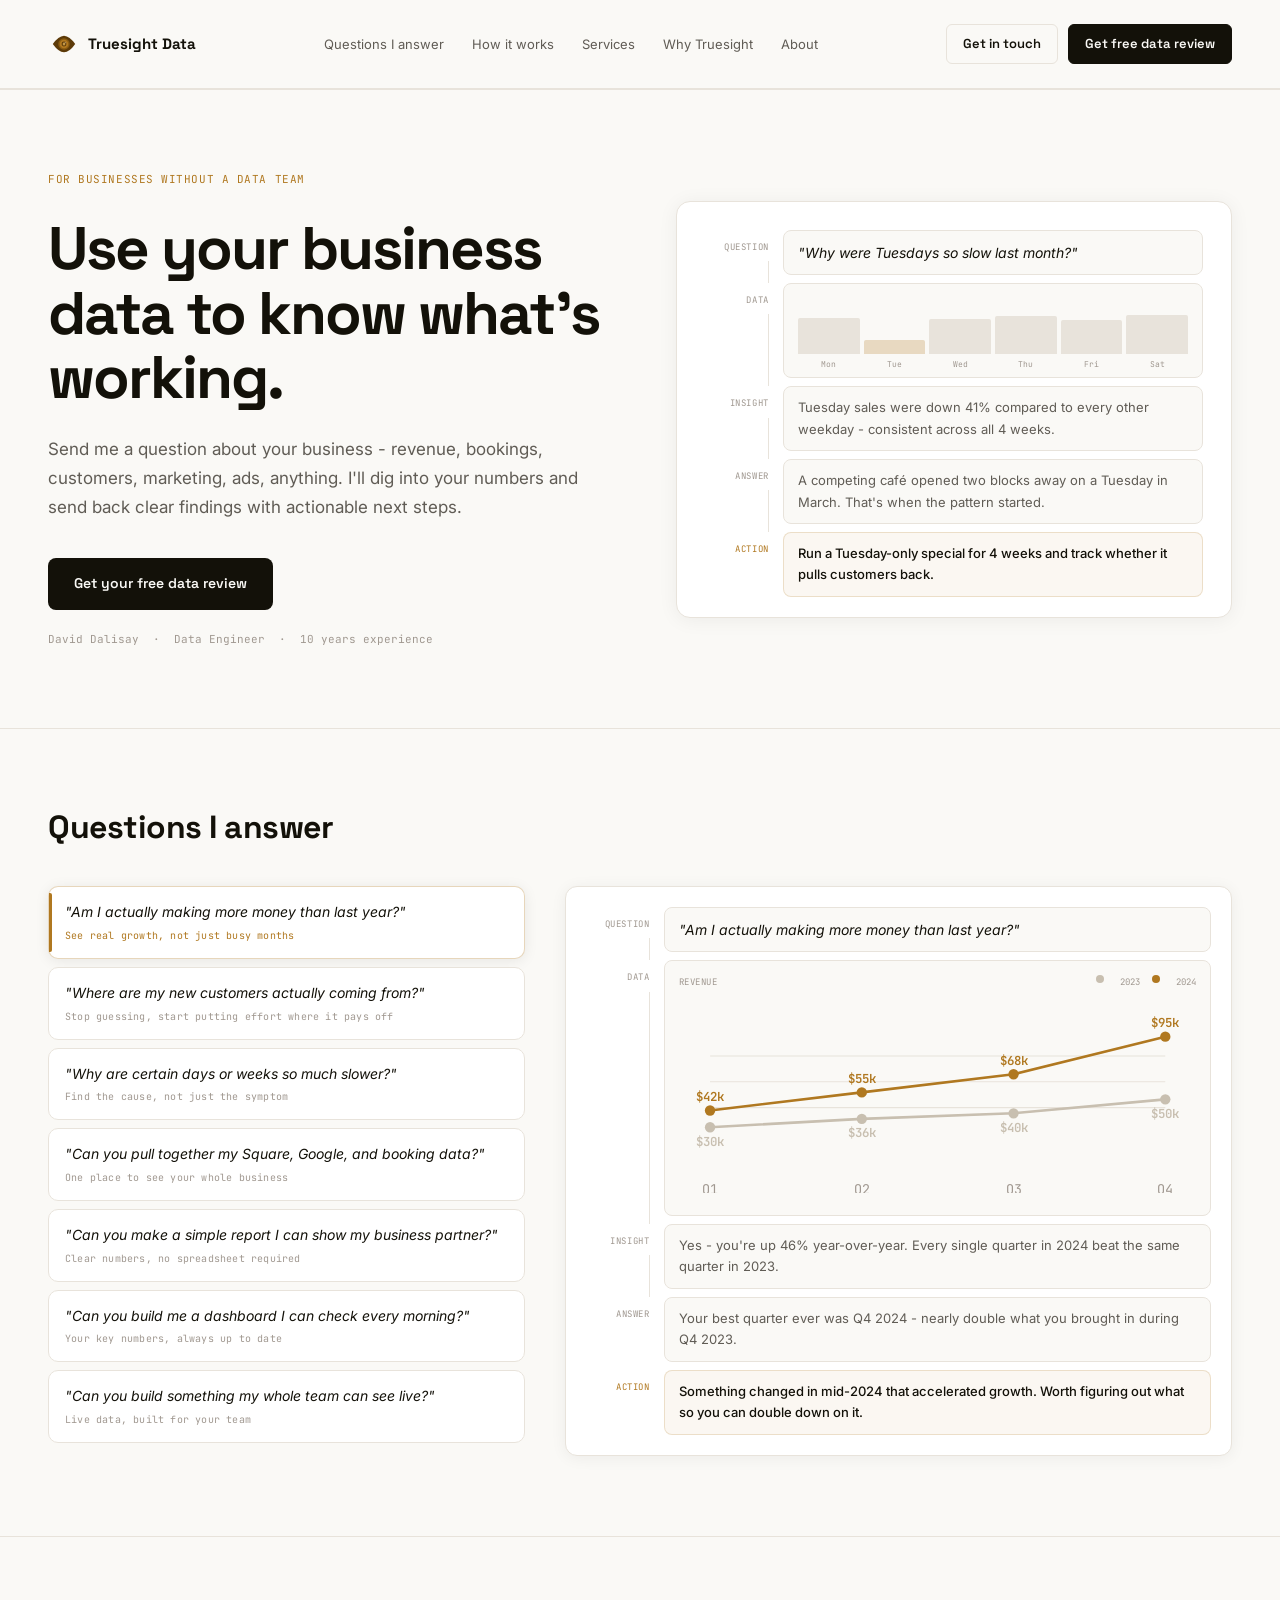
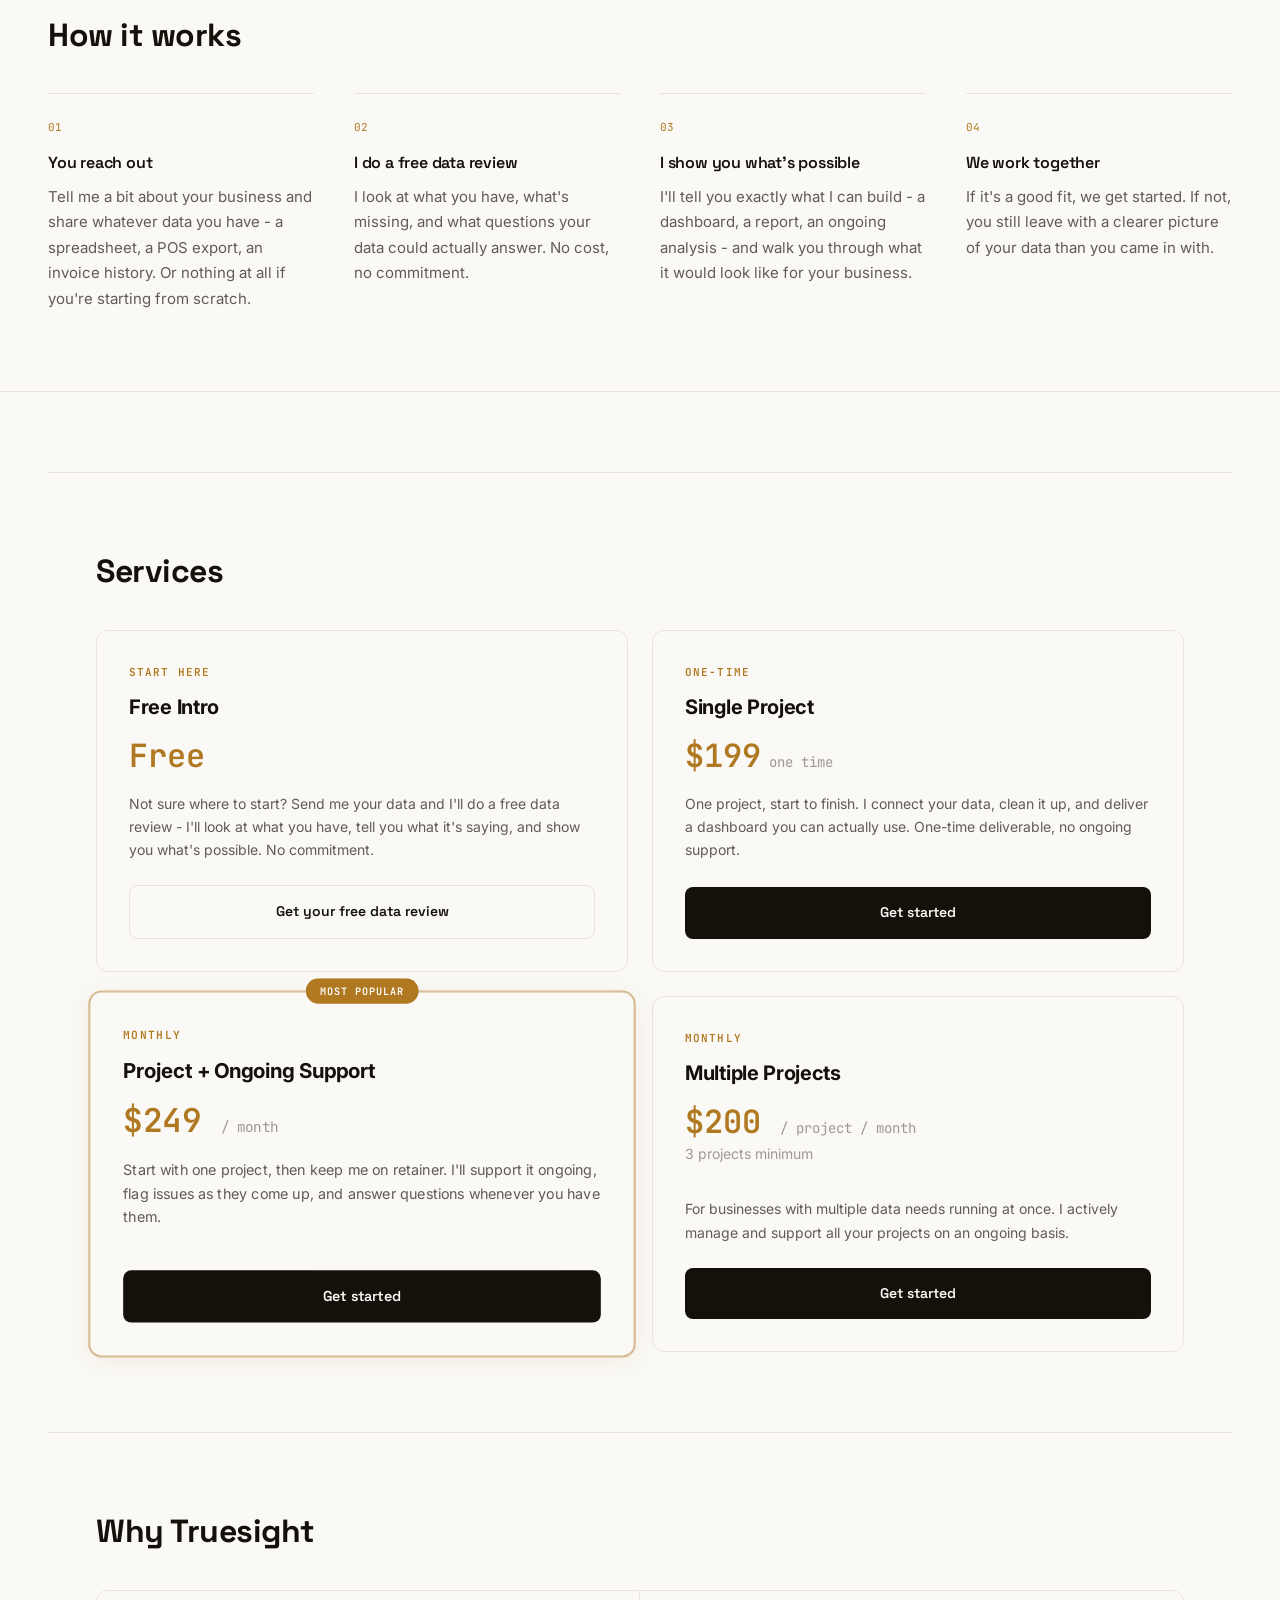
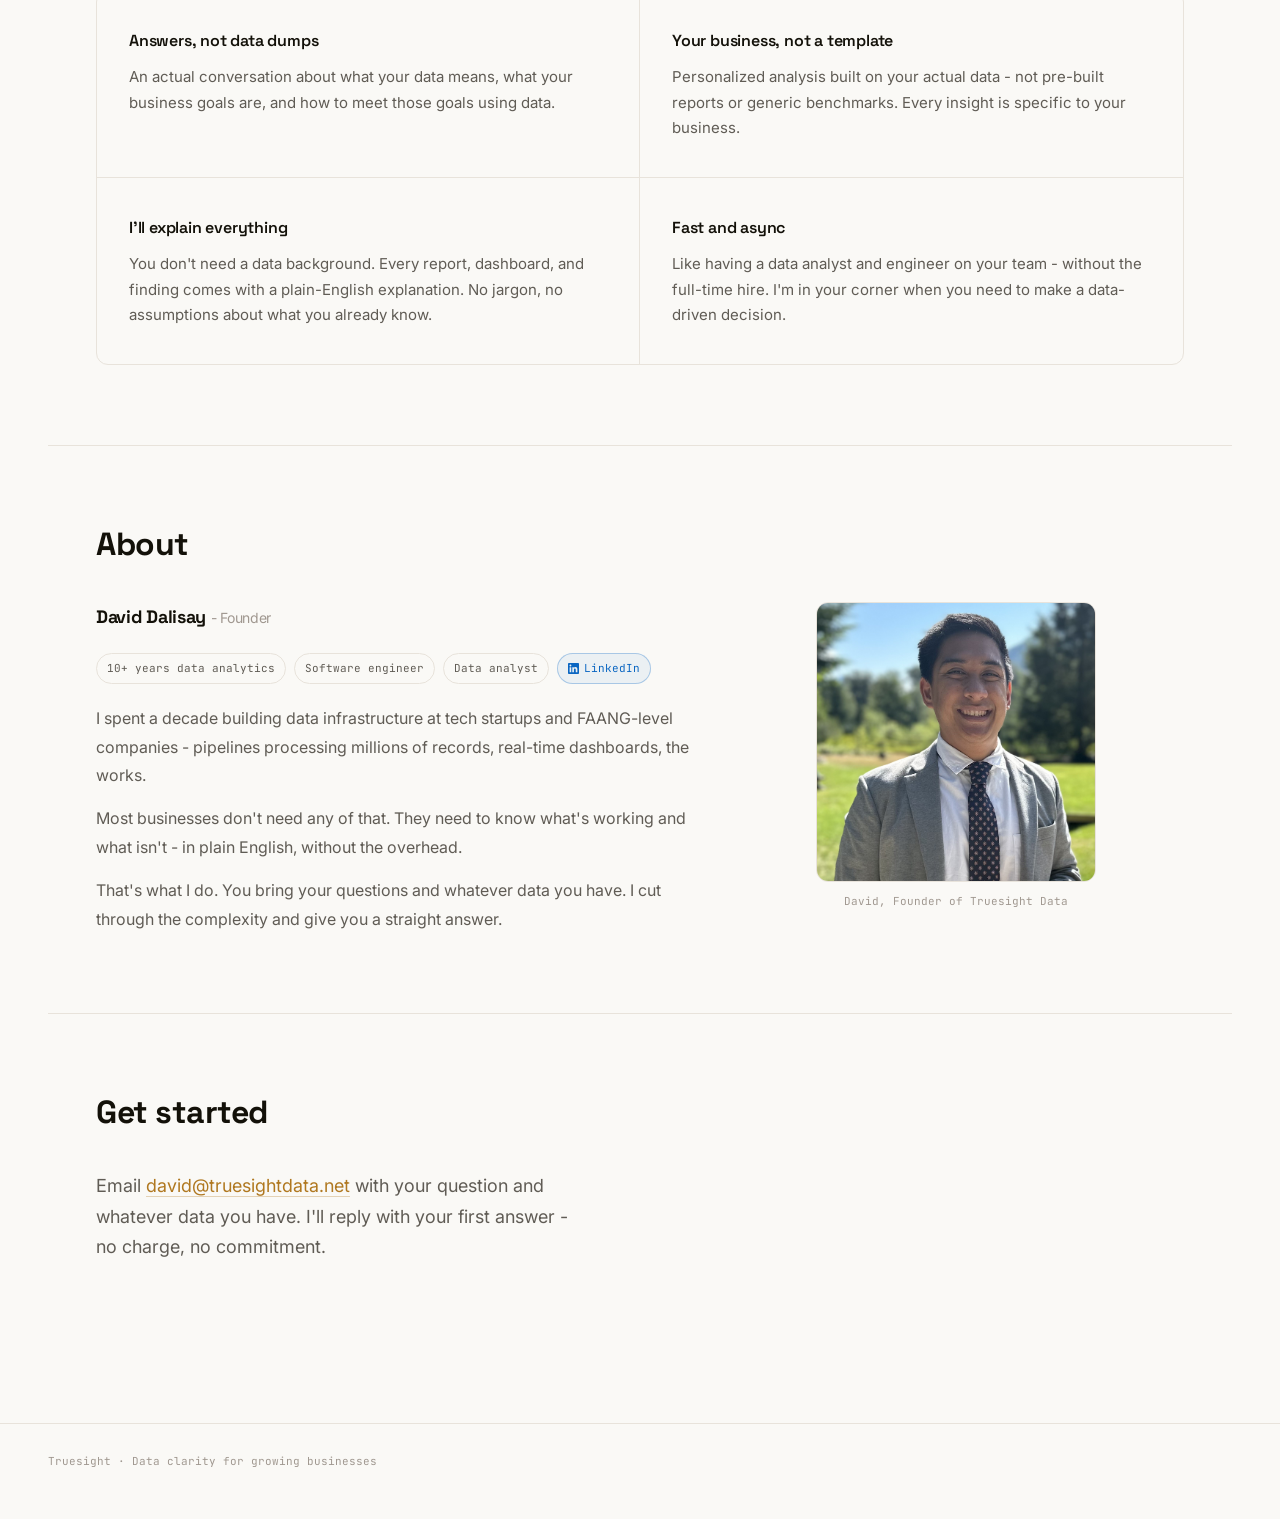
==== commit 4ebfcdee: "added everything" ====
--- a/index.html
+++ b/index.html
@@ -9,6 +9,14 @@
   <link rel="preconnect" href="https://fonts.gstatic.com" crossorigin />
   <link href="https://fonts.googleapis.com/css2?family=Inter:wght@400;500&family=Space+Grotesk:wght@600;700&family=JetBrains+Mono:wght@400&display=swap" rel="stylesheet" />
   <link rel="stylesheet" href="styles.css" />
+  <!-- Google tag (gtag.js) -->
+  <script async src="https://www.googletagmanager.com/gtag/js?id=G-F4FRQ9SZVH"></script>
+  <script>
+    window.dataLayer = window.dataLayer || [];
+    function gtag(){dataLayer.push(arguments);}
+    gtag('js', new Date());
+    gtag('config', 'G-F4FRQ9SZVH');
+  </script>
 </head>
 <body>
 
@@ -24,7 +32,10 @@
       <a href="#why">Why Truesight</a>
       <a href="#about">About</a>
     </nav>
-    <a href="mailto:david@truesightdata.net" class="nav__cta">Get in touch</a>
+    <div class="nav__actions">
+      <a href="/contact" class="nav__cta">Get in touch</a>
+      <a href="/free-data-review" class="nav__cta nav__cta--primary">Get free data review</a>
+    </div>
   </header>
 
   <main>
@@ -35,7 +46,7 @@
         <p class="kicker">For businesses without a data team</p>
         <h1>Use your business data to know what's working.</h1>
         <p class="sub">Send me a question about your business - revenue, bookings, customers, marketing, ads, anything. I'll dig into your numbers and send back clear findings with actionable next steps.</p>
-        <a href="mailto:david@truesightdata.net" class="btn">Get your free dashboard</a>
+        <a href="/free-data-review" class="btn">Get your free data review</a>
         <p class="byline">David Dalisay &nbsp;·&nbsp; Data Engineer &nbsp;·&nbsp; 10 years experience</p>
       </div>
       <div class="hero__visual">
@@ -224,7 +235,7 @@
         </li>
         <li>
           <span class="n">02</span>
-          <strong>I do a free audit</strong>
+          <strong>I do a free data review</strong>
           <p>I look at what you have, what's missing, and what questions your data could actually answer. No cost, no commitment.</p>
         </li>
         <li>
@@ -251,8 +262,8 @@
           <div class="pricing-card__tier">Start Here</div>
           <div class="pricing-card__name">Free Intro</div>
           <div class="pricing-card__price">Free</div>
-          <p class="pricing-card__desc">Not sure where to start? Send me your data and I'll build you a free custom dashboard, then walk you through what it's telling you. No commitment.</p>
-          <a href="mailto:david@truesightdata.net" class="btn btn--outline pricing-card__cta">Get your free dashboard</a>
+          <p class="pricing-card__desc">Not sure where to start? Send me your data and I'll do a free data review - I'll look at what you have, tell you what it's saying, and show you what's possible. No commitment.</p>
+          <a href="/free-data-review" class="btn btn--outline pricing-card__cta">Get your free data review</a>
         </div>
 
         <div class="pricing-card">
--- a/styles.css
+++ b/styles.css
@@ -40,12 +40,15 @@
 .nav__links a { font-size: 13px; color: var(--mid); transition: color 0.15s; }
 .nav__links a:hover { color: var(--text); }
 
+.nav__actions { display: flex; align-items: center; gap: 10px; }
 .nav__cta {
   font-family: var(--disp); font-size: 13px; font-weight: 600;
   color: var(--text); border: 1px solid var(--line);
   padding: 8px 16px; border-radius: 6px; transition: border-color 0.15s, background 0.15s;
 }
 .nav__cta:hover { border-color: var(--text); background: var(--text); color: var(--bg); }
+.nav__cta--primary { background: var(--text); color: var(--bg); border-color: var(--text); }
+.nav__cta--primary:hover { opacity: 0.8; background: var(--text); color: var(--bg); }
 
 /* ── SECTIONS ─────────────────────────────────────── */
 .section {
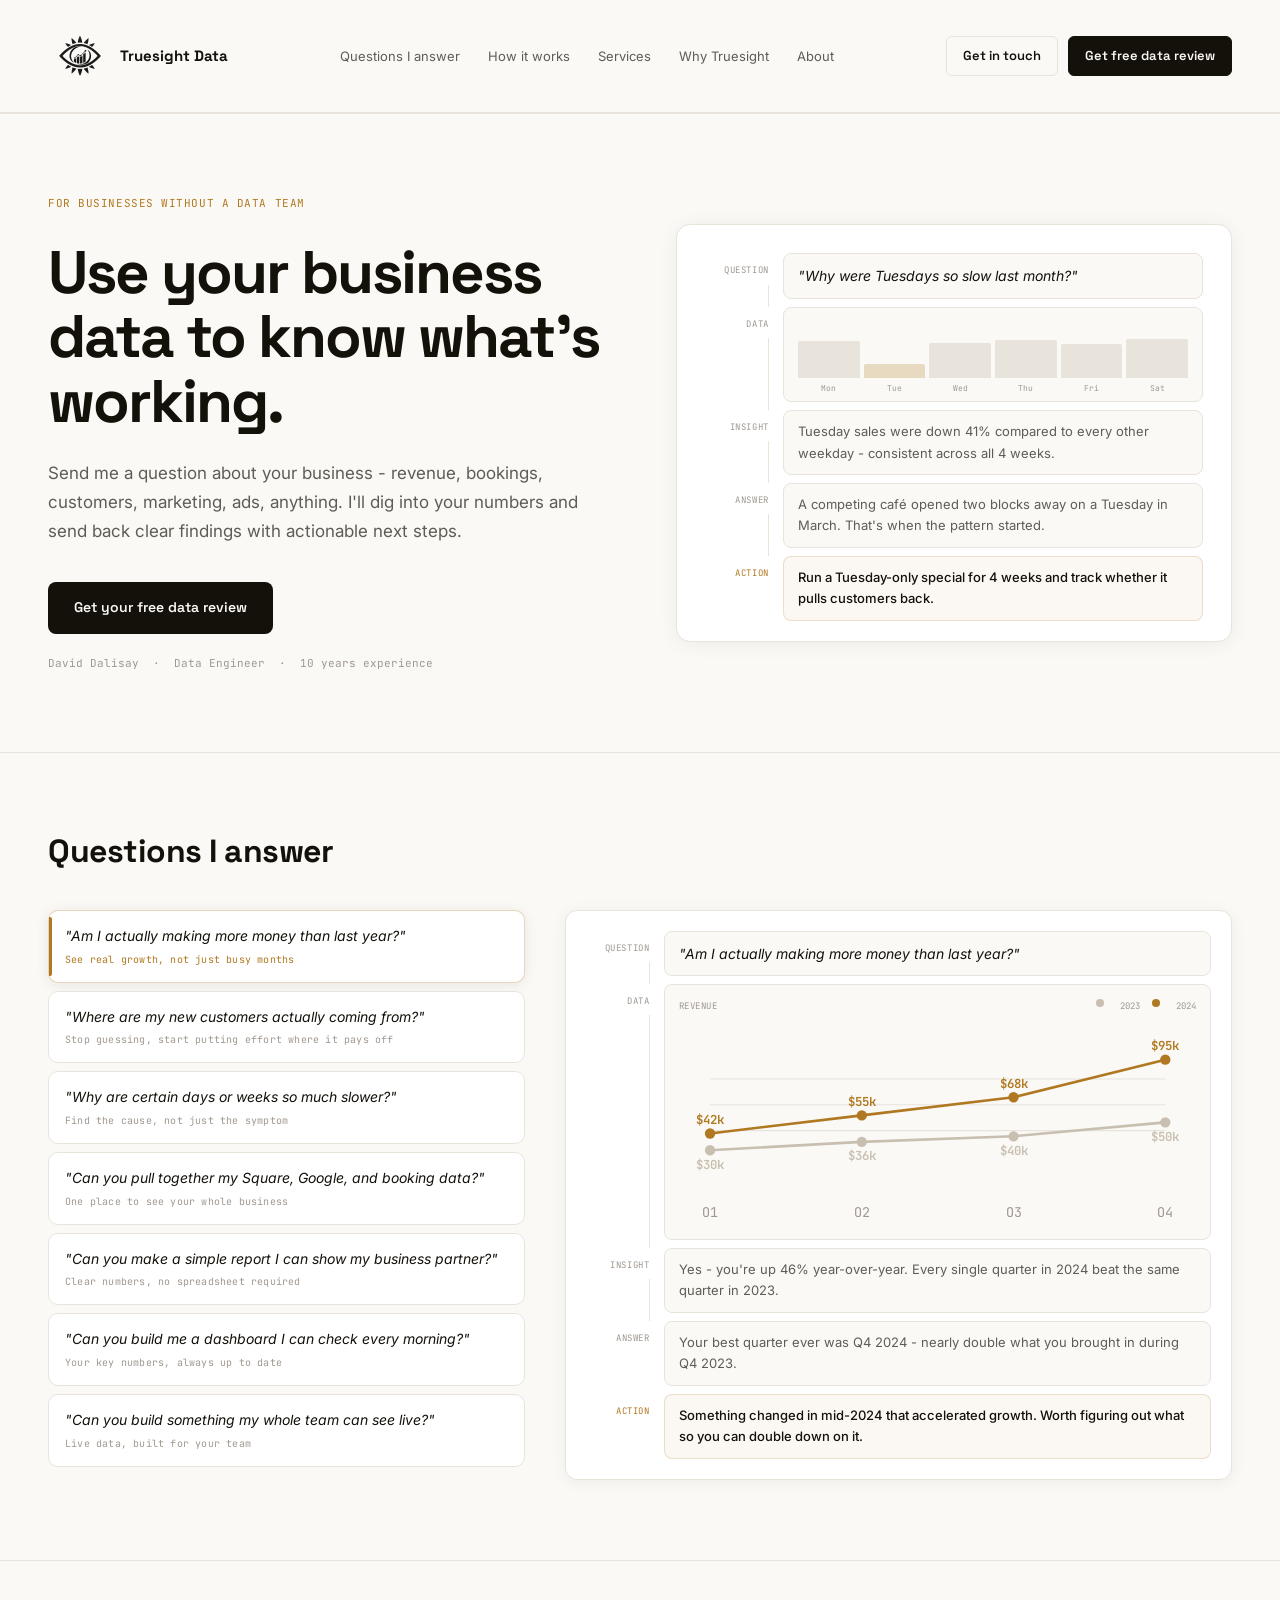
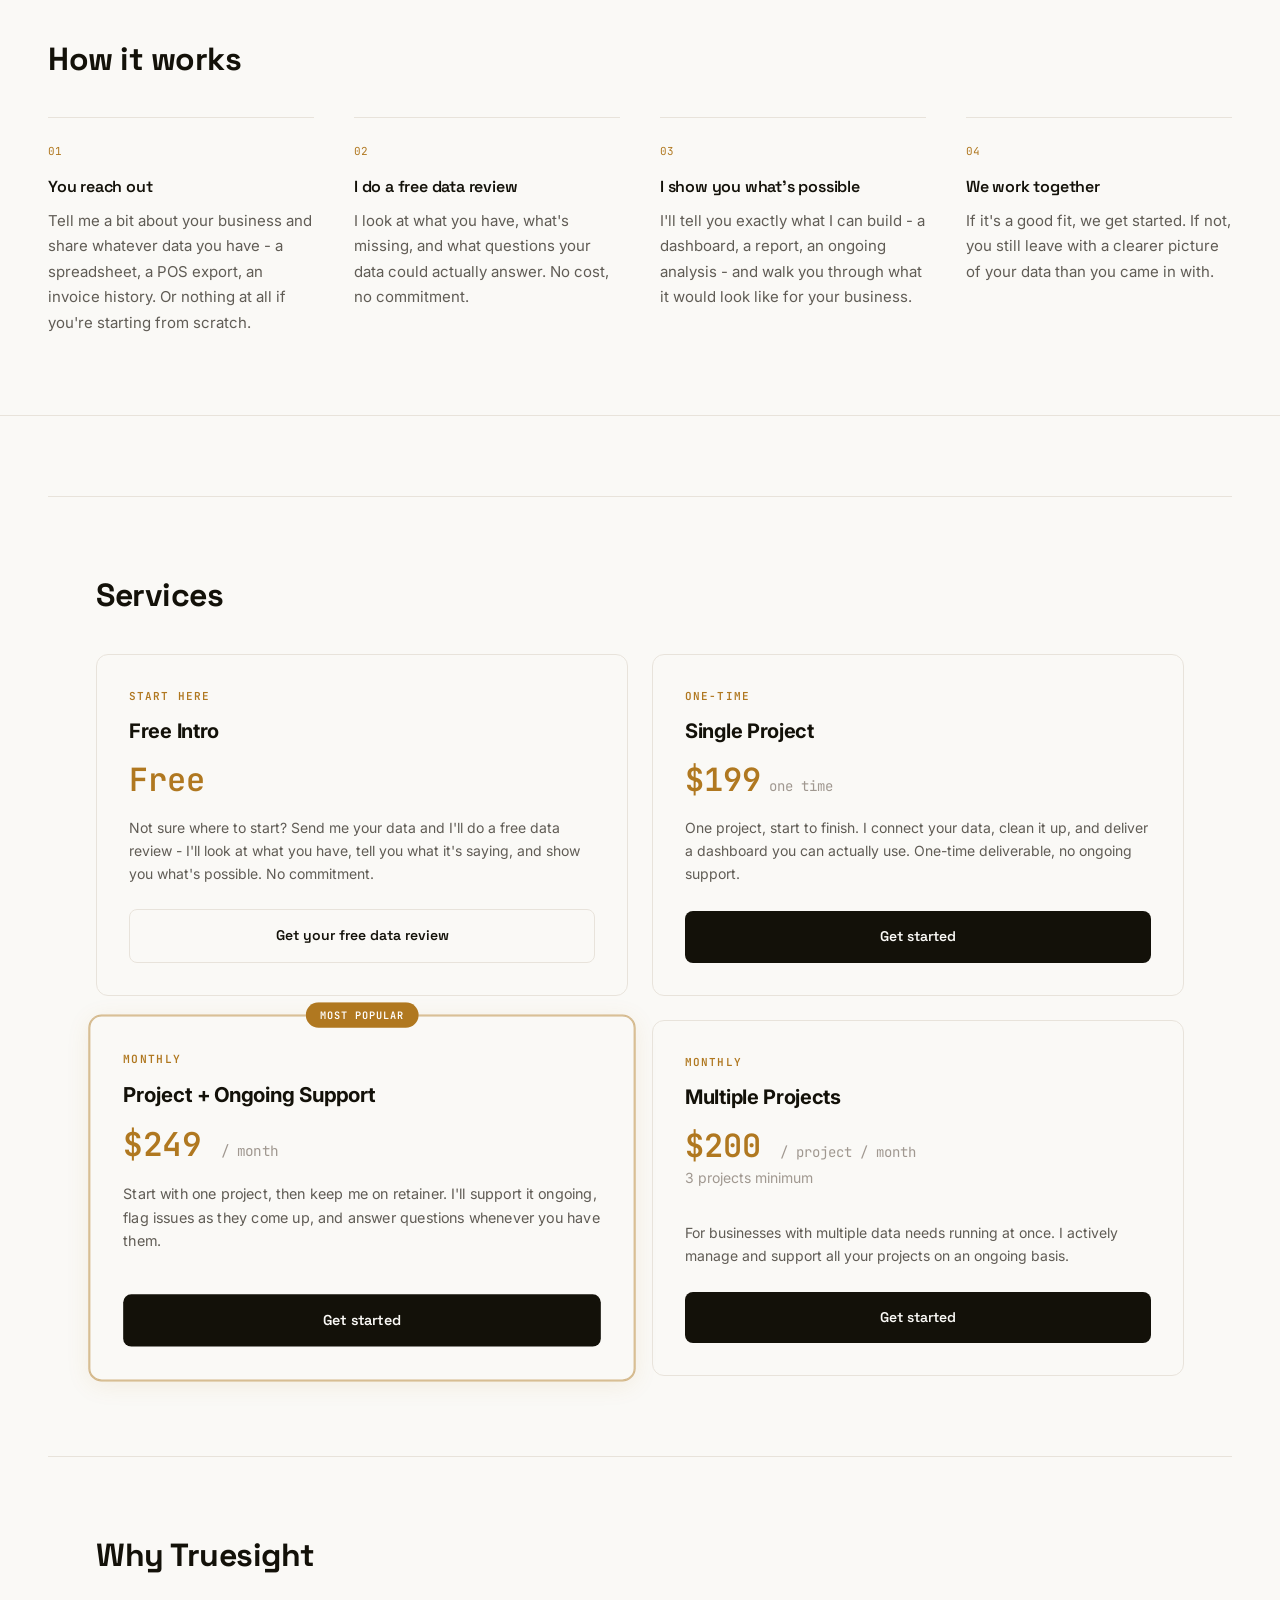
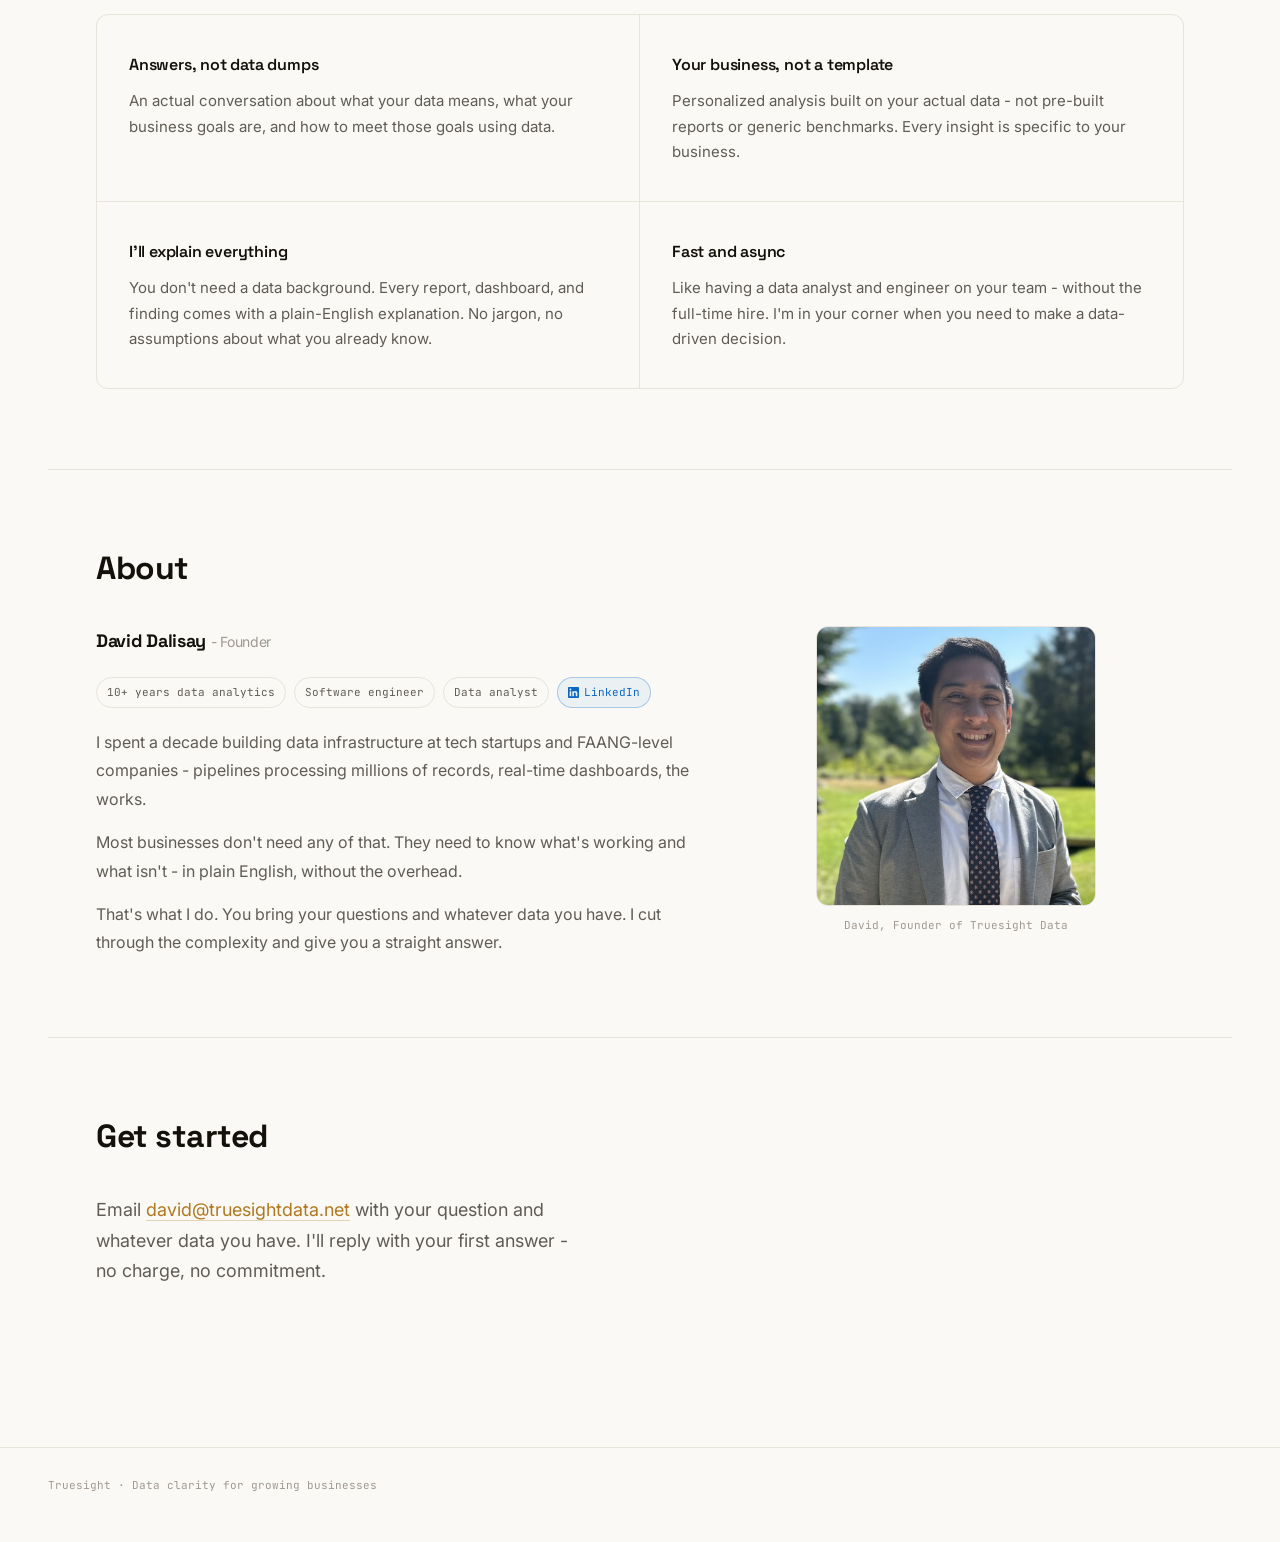
==== commit 501305c7: "nice" ====
--- a/index.html
+++ b/index.html
@@ -4,7 +4,7 @@
   <meta charset="UTF-8" />
   <meta name="viewport" content="width=device-width, initial-scale=1.0" />
   <title>Truesight - Data clarity for growing businesses</title>
-  <link rel="icon" type="image/svg+xml" href="truesight_icon_mark.svg" />
+  <link rel="icon" type="image/svg+xml" href="empath-icon-v2.png" />
   <link rel="preconnect" href="https://fonts.googleapis.com" />
   <link rel="preconnect" href="https://fonts.gstatic.com" crossorigin />
   <link href="https://fonts.googleapis.com/css2?family=Inter:wght@400;500&family=Space+Grotesk:wght@600;700&family=JetBrains+Mono:wght@400&display=swap" rel="stylesheet" />
@@ -22,11 +22,11 @@
 
   <header class="nav">
     <a href="/" class="logo">
-      <img src="truesight_icon_mark.svg" alt="" class="logo__mark" width="32" height="32">
+      <img src="empath-icon-v2.png" alt="" class="logo__mark" width="64" height="64">
       Truesight Data
     </a>
     <nav class="nav__links">
-      <a href="#demo">Questions I answer</a>
+      <a href="#questions">Questions I answer</a>
       <a href="#how">How it works</a>
       <a href="#services">Services</a>
       <a href="#why">Why Truesight</a>
@@ -117,8 +117,7 @@
       </div>
     </section>
 
-    <!-- INTERACTIVE DEMO -->
-    <section class="section" id="demo">
+    <section class="section" id="questions">
       <h2>Questions I answer</h2>
       <div class="qa">
         <ul class="qa__list">
@@ -708,7 +707,12 @@
     }
 
     qaItems.forEach(item => {
-      item.addEventListener('click', () => showQ(+item.dataset.idx));
+      item.addEventListener('click', () => {
+        showQ(+item.dataset.idx);
+        if (window.innerWidth < 768) {
+          panelEl.scrollIntoView({ behavior: 'smooth', block: 'start' });
+        }
+      });
     });
 
     showQ(0);
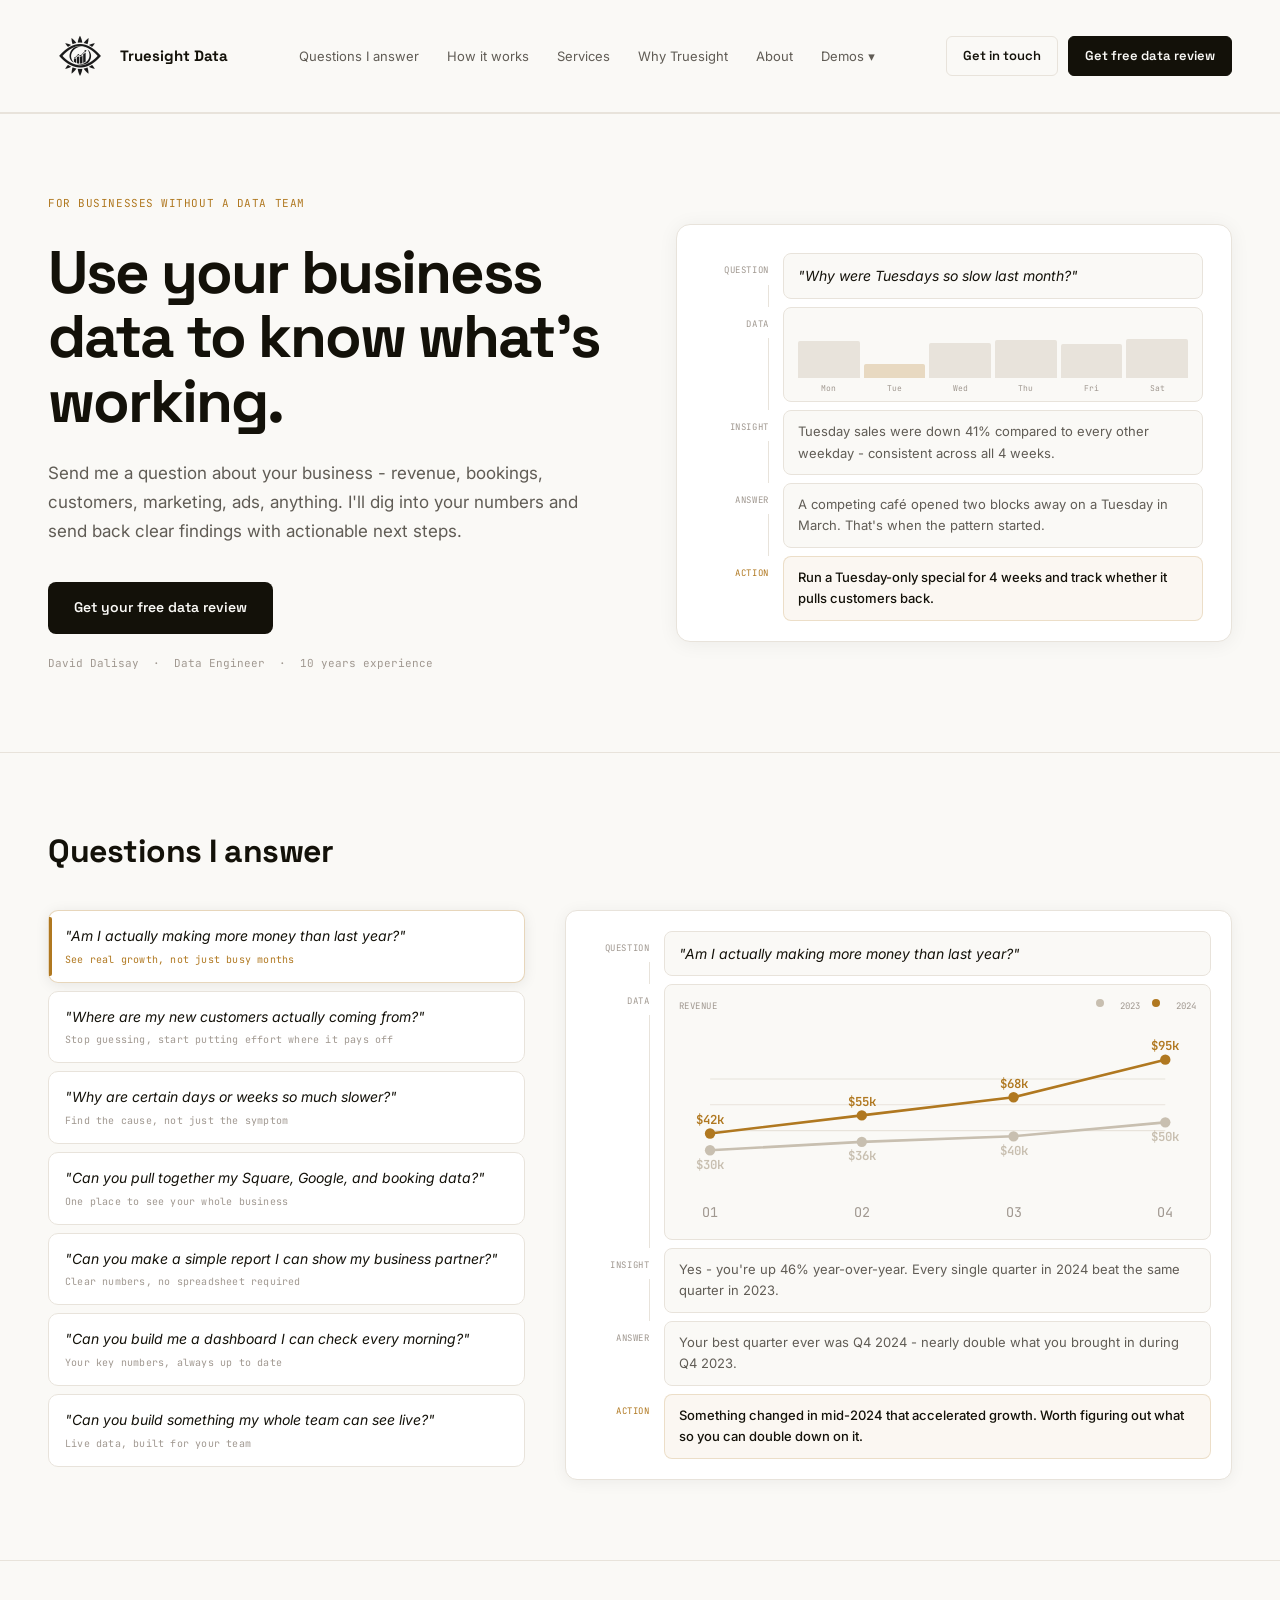
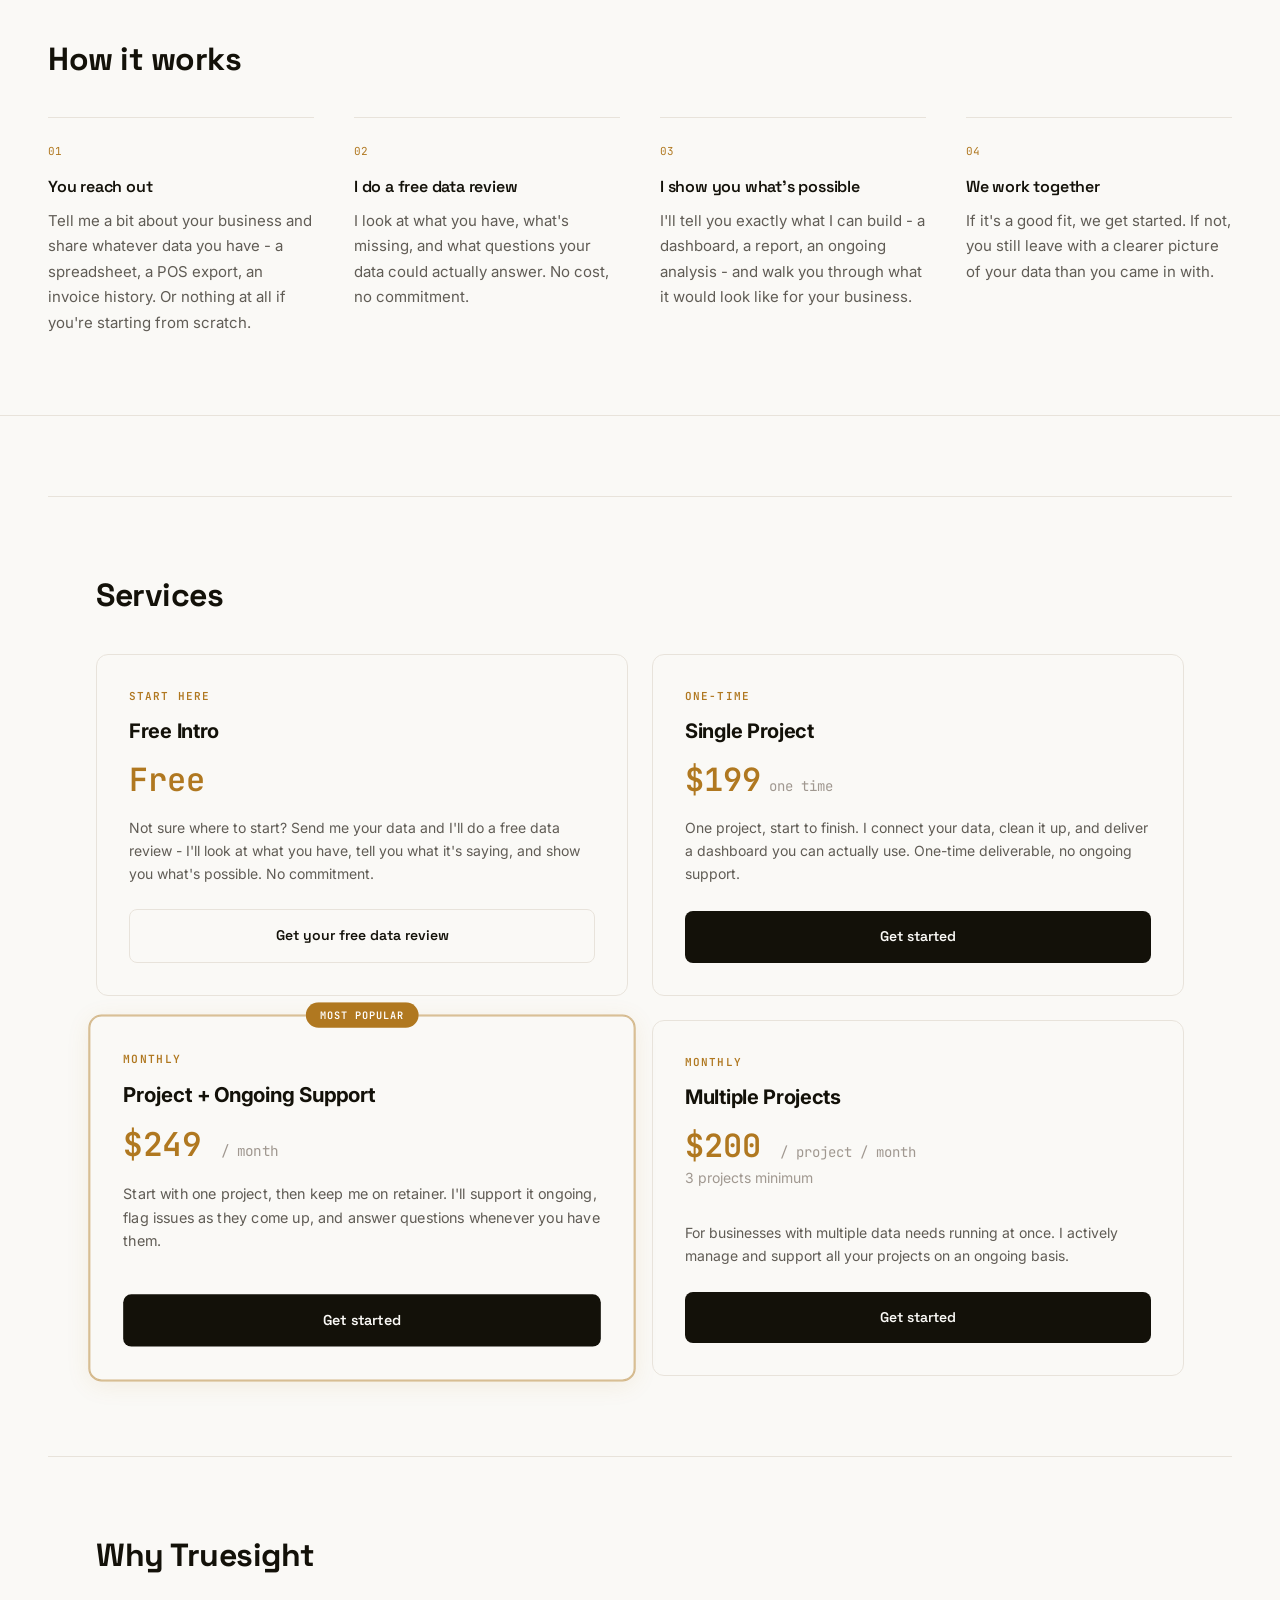
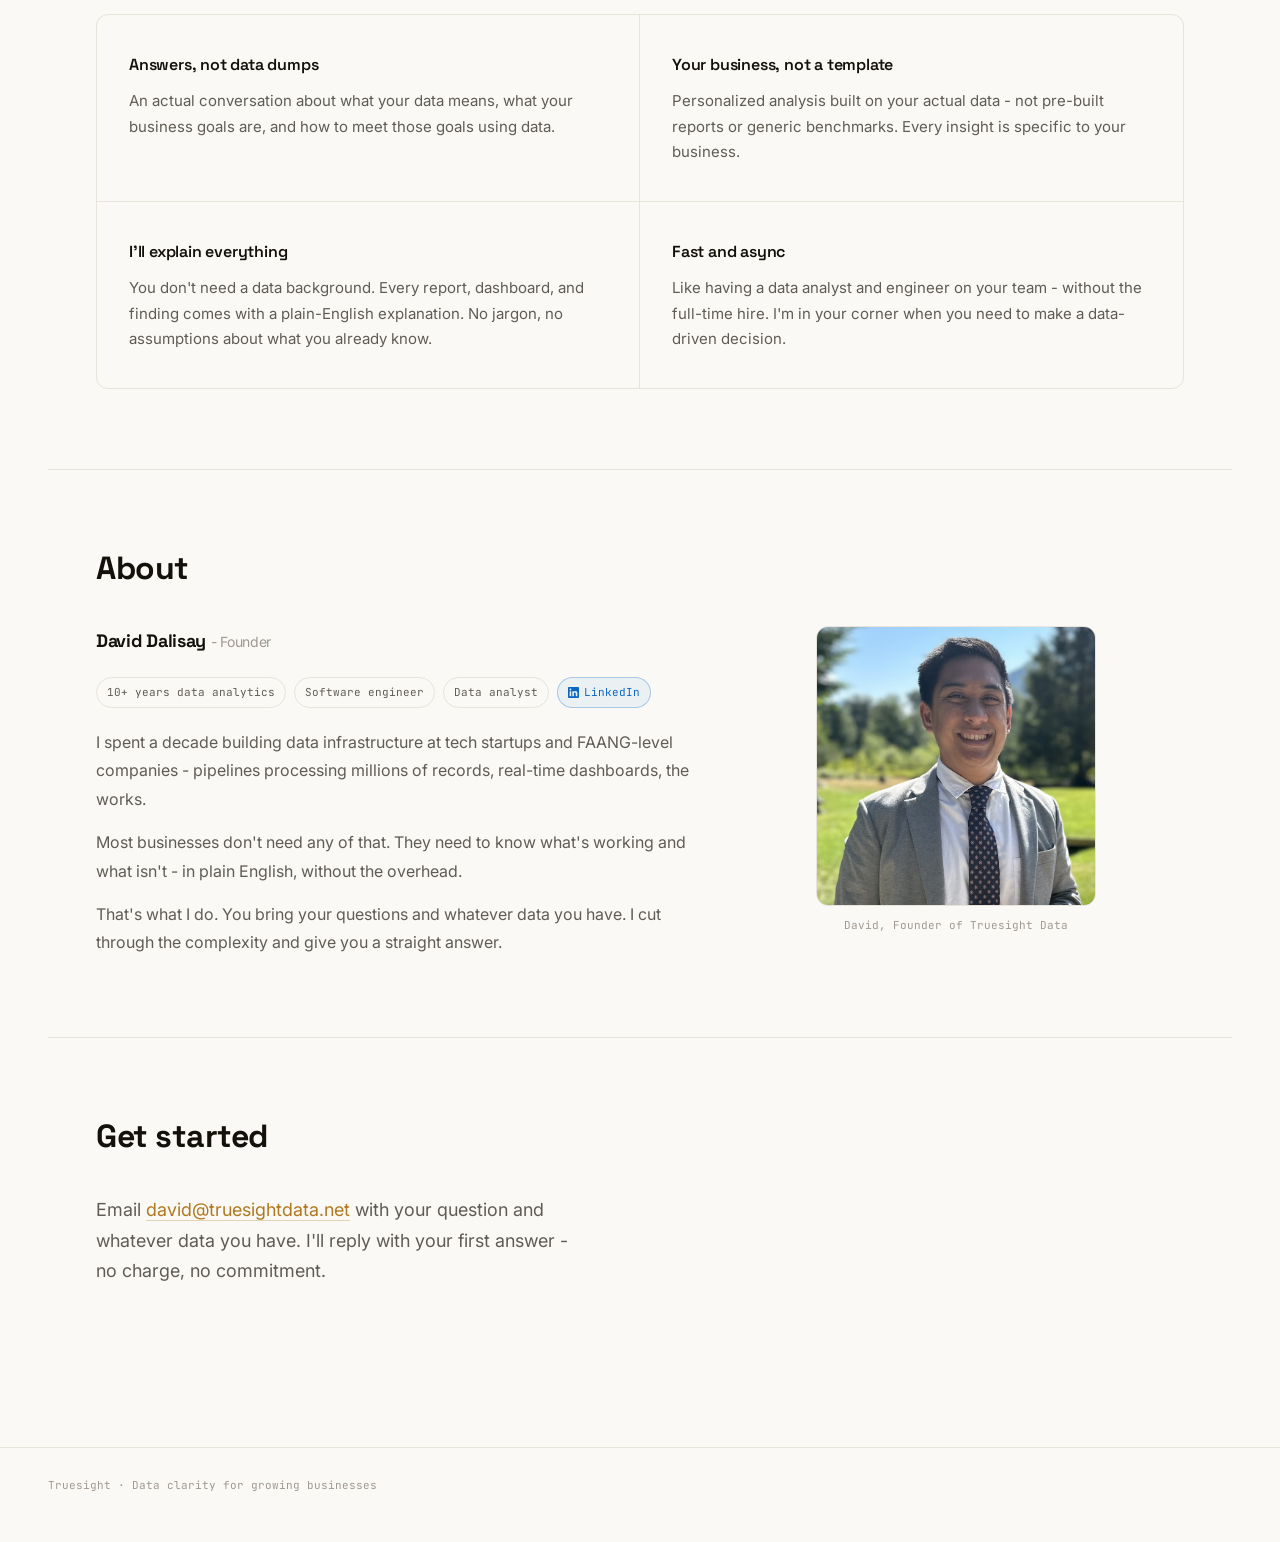
==== commit 7ba117e5: "demos" ====
--- a/index.html
+++ b/index.html
@@ -31,6 +31,15 @@
       <a href="#services">Services</a>
       <a href="#why">Why Truesight</a>
       <a href="#about">About</a>
+      <div class="nav__dropdown">
+        <button class="nav__dropdown-toggle">Demos ▾</button>
+        <div class="nav__dropdown-menu">
+          <a href="/demos/retention/">Client Retention Dashboard</a>
+          <a href="/demos/profitability/">Job Profitability Tracker</a>
+          <a href="/demos/revenue-mix/">Revenue Mix Dashboard</a>
+          <a href="/demos/">See all demos</a>
+        </div>
+      </div>
     </nav>
     <div class="nav__actions">
       <a href="/contact" class="nav__cta">Get in touch</a>
@@ -270,7 +279,7 @@
           <div class="pricing-card__name">Single Project</div>
           <div class="pricing-card__price">$199<span class="pricing-card__price-alt"> one time</span></div>
           <p class="pricing-card__desc">One project, start to finish. I connect your data, clean it up, and deliver a dashboard you can actually use. One-time deliverable, no ongoing support.</p>
-          <a href="mailto:david@truesightdata.net" class="btn pricing-card__cta">Get started</a>
+          <a href="https://buy.stripe.com/cNibJ294i63M49a0jAgMw00" target="_blank" rel="noopener" class="btn pricing-card__cta">Get started</a>
         </div>
 
         <div class="pricing-card pricing-card--featured">
@@ -279,7 +288,7 @@
           <div class="pricing-card__name">Project + Ongoing Support</div>
           <div class="pricing-card__price">$249 <span class="pricing-card__price-alt">/ month</span></div>
           <p class="pricing-card__desc">Start with one project, then keep me on retainer. I'll support it ongoing, flag issues as they come up, and answer questions whenever you have them.</p>
-          <a href="mailto:david@truesightdata.net" class="btn pricing-card__cta">Get started</a>
+          <a href="https://buy.stripe.com/9B6dRa80e3VE212giygMw01" target="_blank" rel="noopener" class="btn pricing-card__cta">Get started</a>
         </div>
 
         <div class="pricing-card">
@@ -288,7 +297,7 @@
           <div class="pricing-card__price">$200 <span class="pricing-card__price-alt">/ project / month</span></div>
           <div class="pricing-card__price-secondary">3 projects minimum</div>
           <p class="pricing-card__desc">For businesses with multiple data needs running at once. I actively manage and support all your projects on an ongoing basis.</p>
-          <a href="mailto:david@truesightdata.net" class="btn pricing-card__cta">Get started</a>
+          <a href="https://buy.stripe.com/9B6dRa80e3VE212giygMw01" target="_blank" rel="noopener" class="btn pricing-card__cta">Get started</a>
         </div>
 
       </div>
--- a/styles.css
+++ b/styles.css
@@ -39,6 +39,30 @@
 .nav__links { display: flex; align-items: center; gap: 28px; }
 .nav__links a { font-size: 13px; color: var(--mid); transition: color 0.15s; }
 .nav__links a:hover { color: var(--text); }
+
+.nav__dropdown { position: relative; }
+.nav__dropdown-toggle {
+  font-size: 13px; color: var(--mid); background: none; border: none;
+  cursor: pointer; padding: 0; transition: color 0.15s; font-family: var(--sans);
+}
+.nav__dropdown-toggle:hover { color: var(--text); }
+.nav__dropdown-menu {
+  display: none; position: absolute; top: calc(100% + 12px); left: 50%;
+  transform: translateX(-50%); background: #fff; border: 1px solid var(--line);
+  border-radius: 10px; padding: 8px; min-width: 220px;
+  box-shadow: 0 8px 24px rgba(0,0,0,0.08); z-index: 200;
+}
+.nav__dropdown-menu a {
+  display: block; font-size: 13px; color: var(--mid); padding: 9px 14px;
+  border-radius: 6px; transition: background 0.12s, color 0.12s;
+}
+.nav__dropdown-menu a:hover { background: var(--bg); color: var(--text); }
+.nav__dropdown-menu a:last-child {
+  margin-top: 4px; border-top: 1px solid var(--line); padding-top: 12px;
+  color: var(--accent); font-weight: 500;
+}
+.nav__dropdown:hover .nav__dropdown-menu,
+.nav__dropdown:focus-within .nav__dropdown-menu { display: block; }
 
 .nav__actions { display: flex; align-items: center; gap: 10px; }
 .nav__cta {
